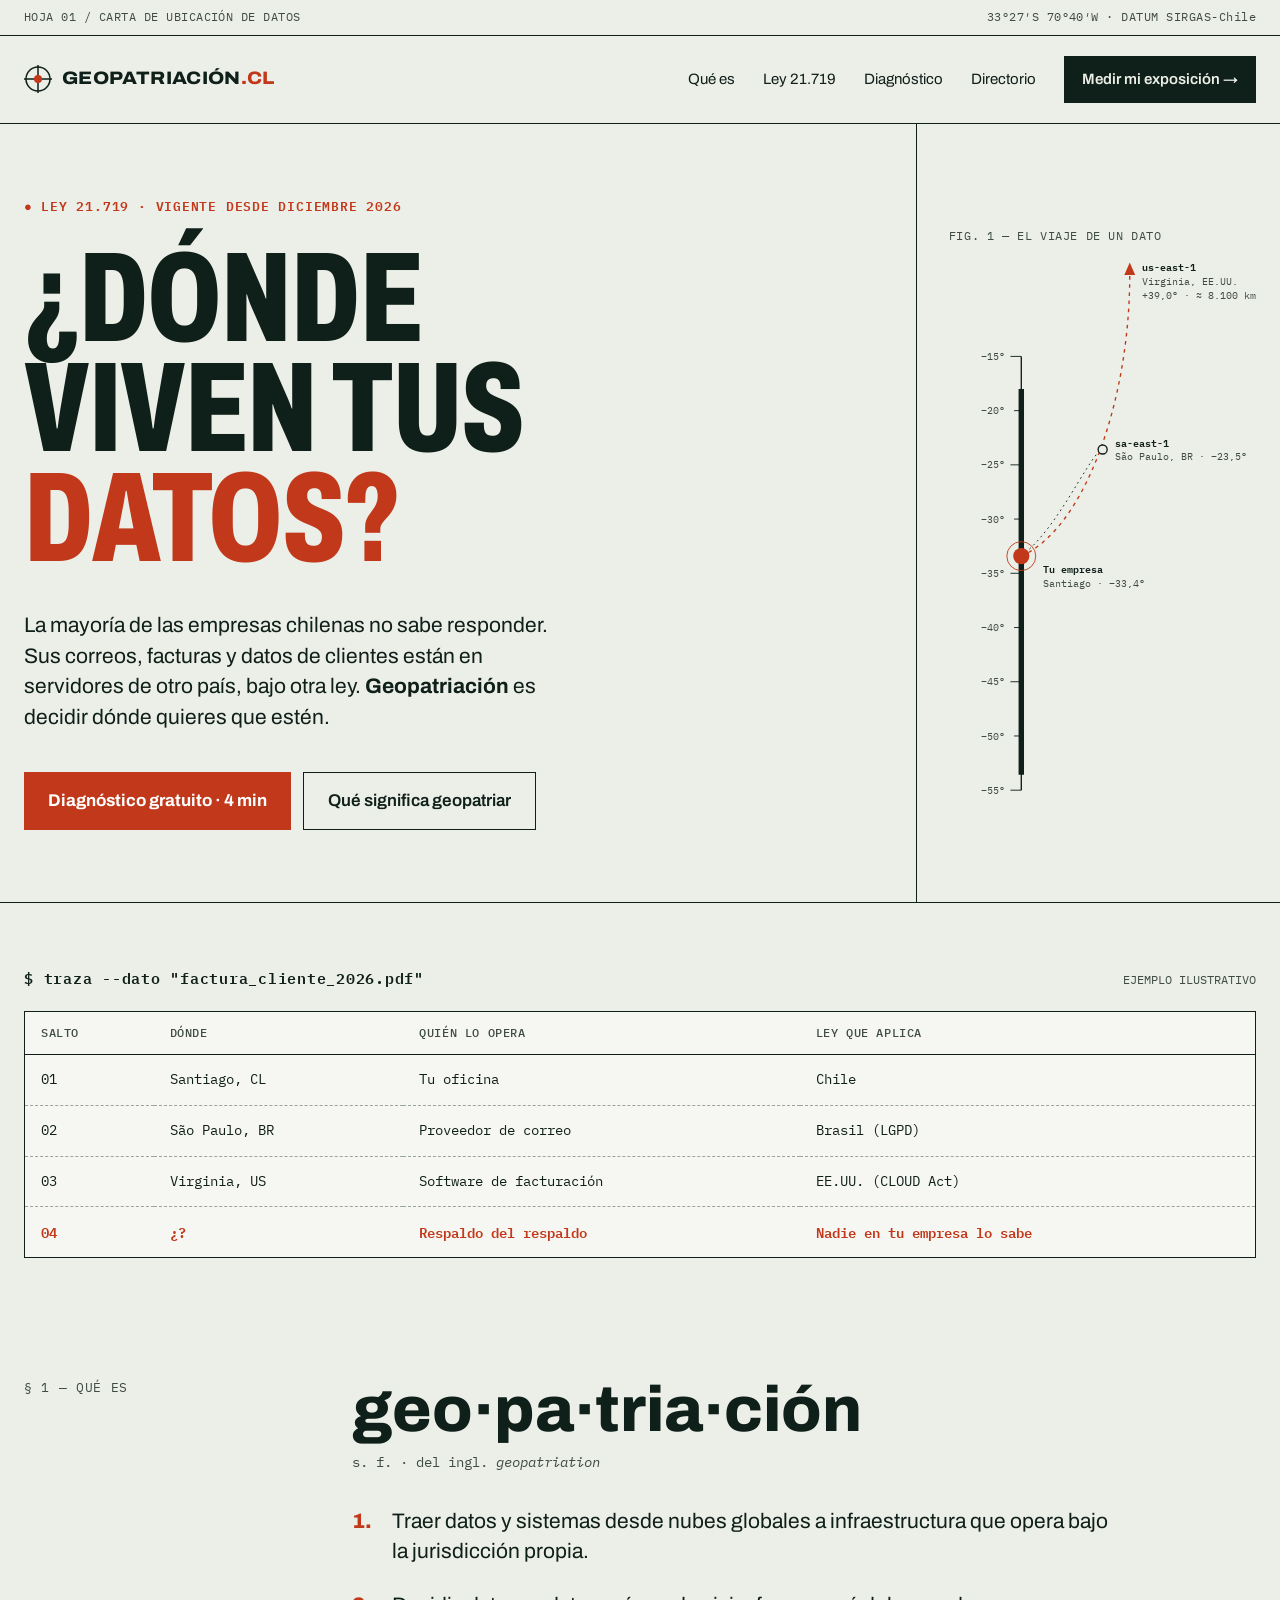
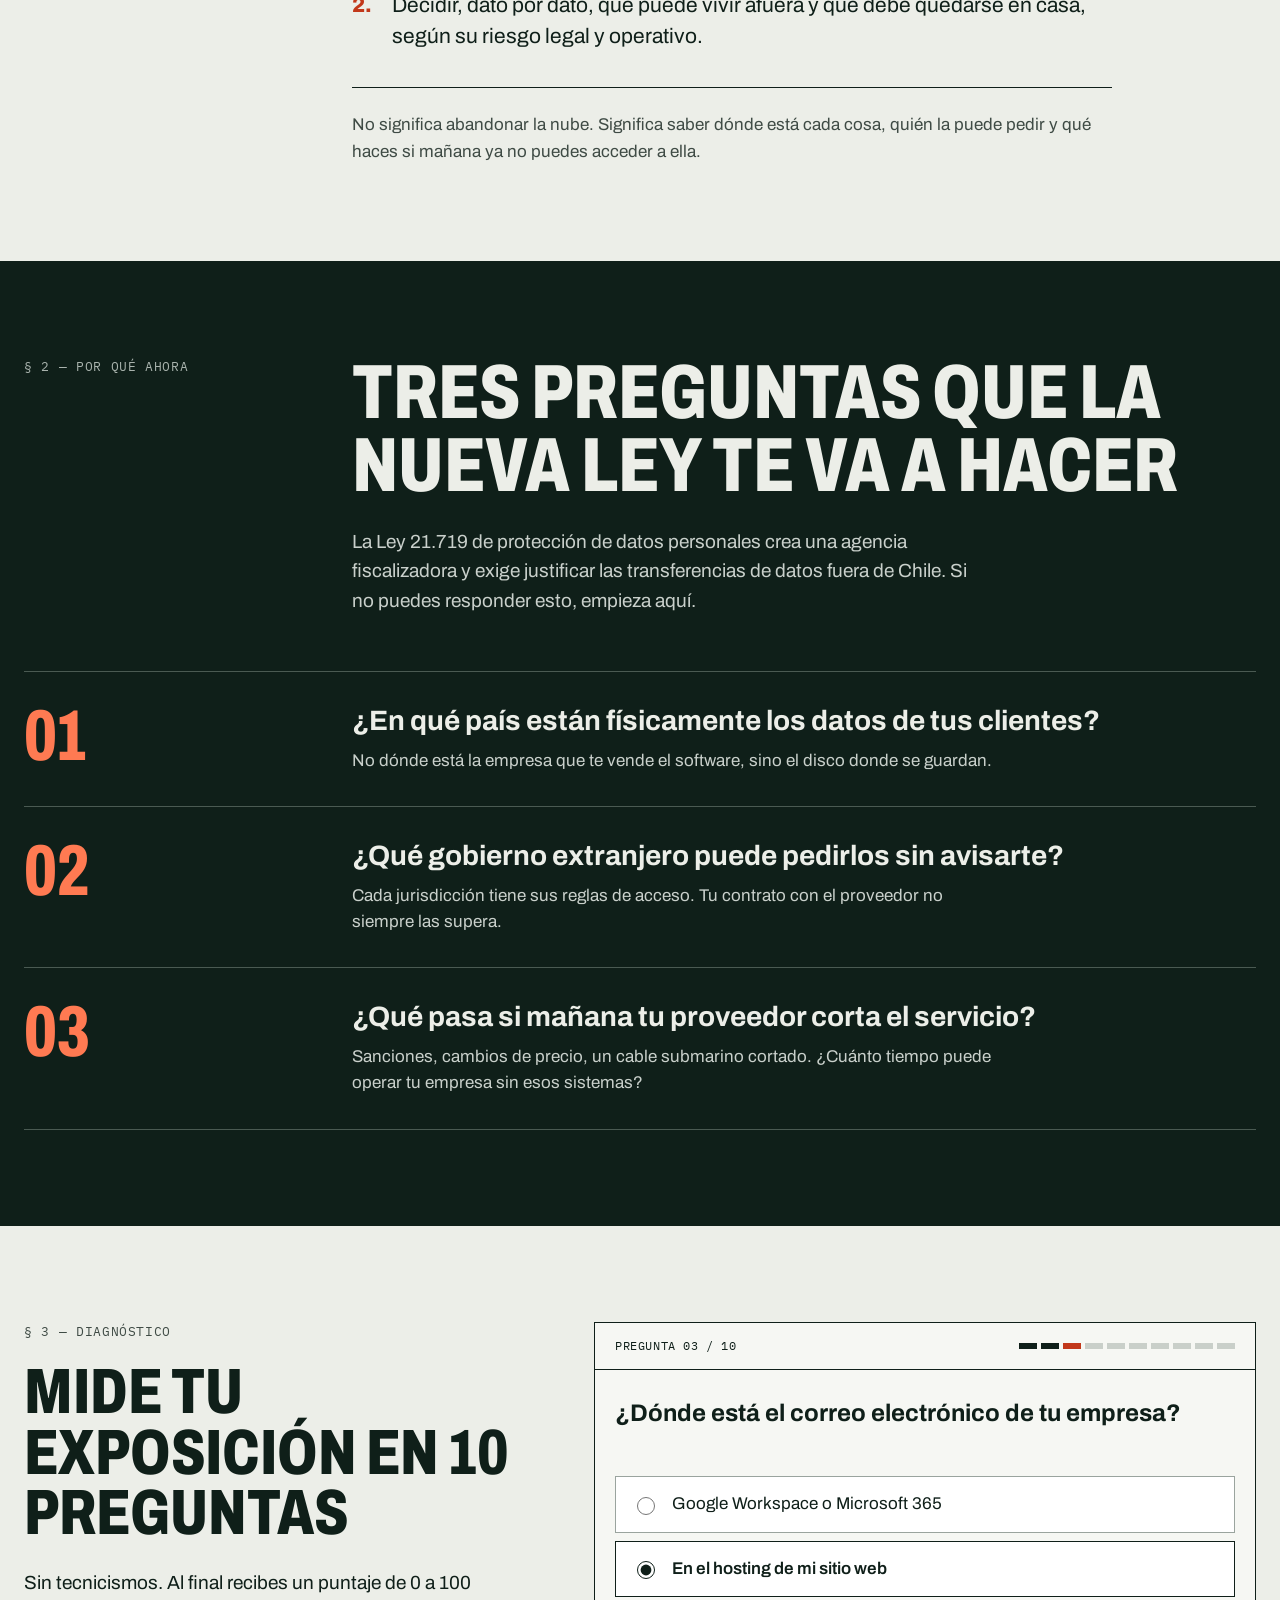
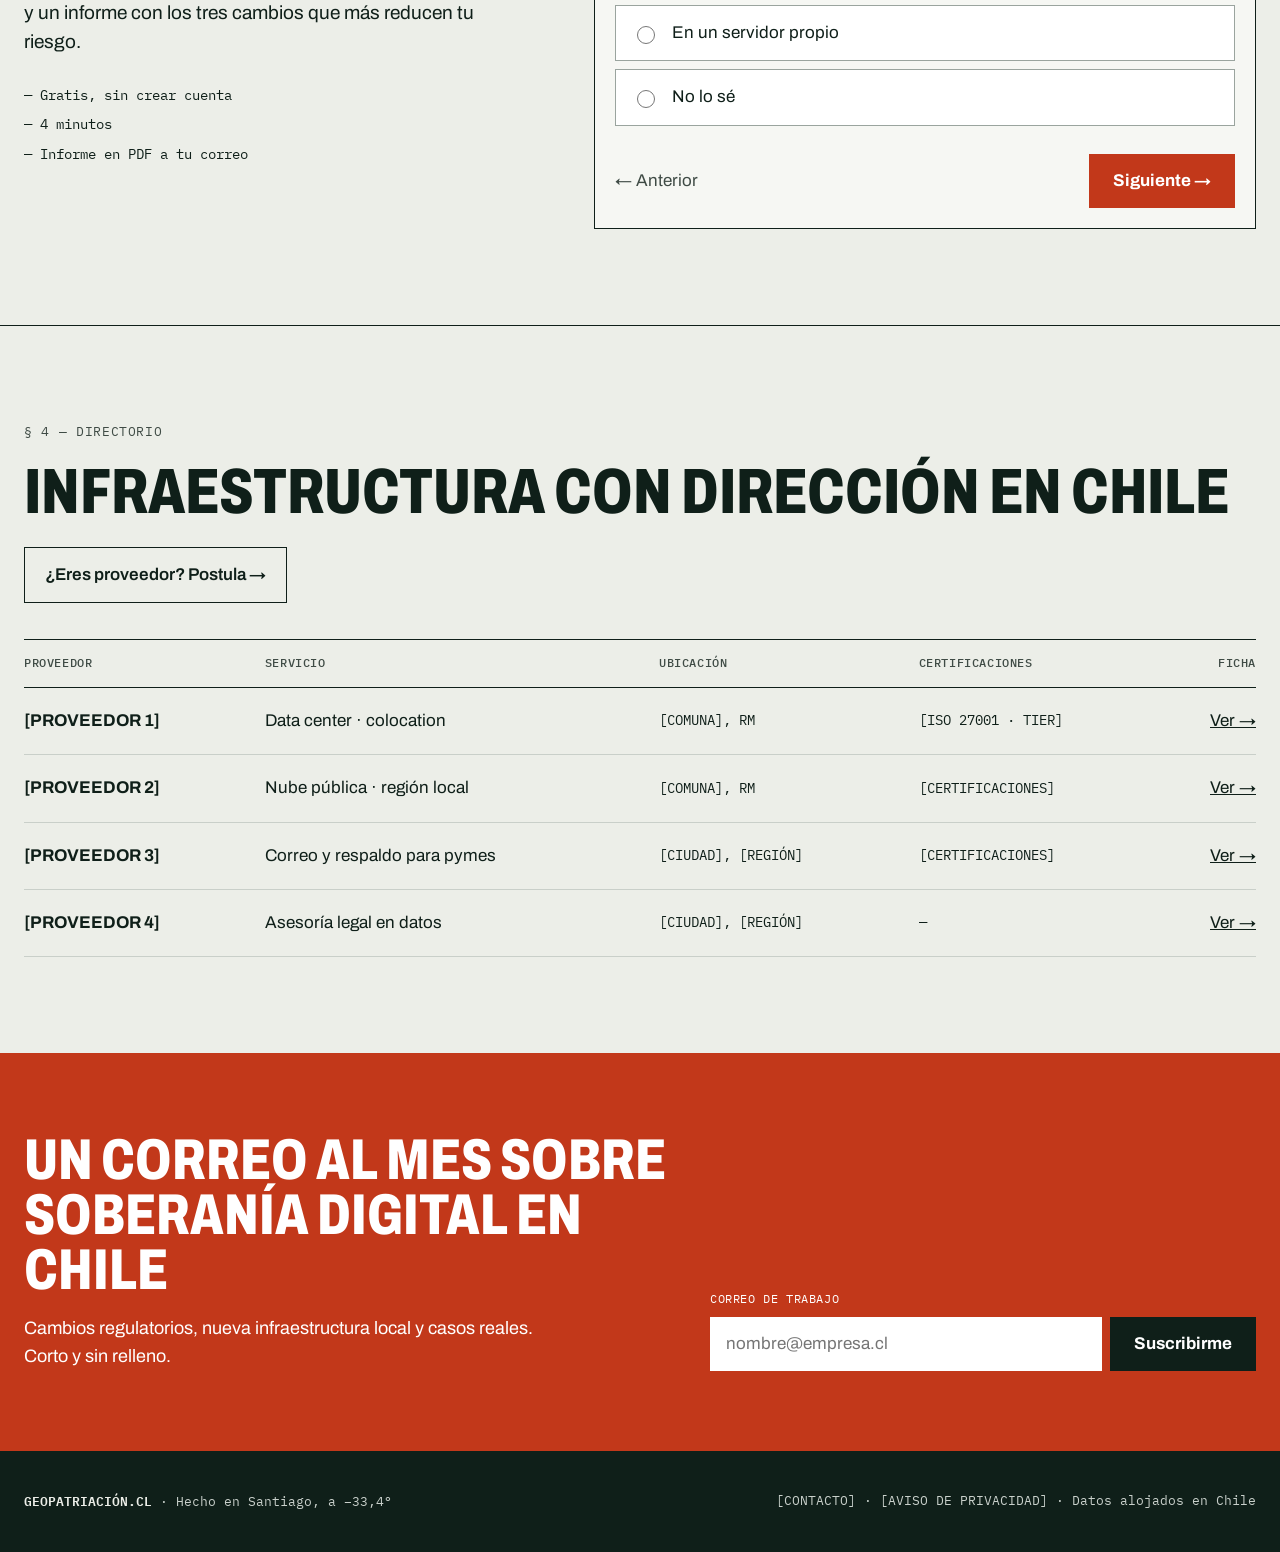
==== index.html @ b3c23cff "Landing inicial de geopatriacion.cl Co-Authored-By: Claude Opus 5.5 <noreply@anthropic.com>" ====
<!doctype html>
<html lang="es">
<head>
<meta charset="utf-8">
<meta name="viewport" content="width=device-width, initial-scale=1">
<title>Geopatriación · ¿Dónde viven tus datos?</title>
<meta name="description" content="Geopatriación: saber dónde están los datos de tu empresa, qué ley los rige y cómo prepararte para la Ley 21.719 de protección de datos personales en Chile.">
<link rel="canonical" href="https://geopatriacion.cl/">
<meta property="og:title" content="¿Dónde viven tus datos? · Geopatriación">
<meta property="og:description" content="Mide la exposición de los datos de tu empresa antes de la entrada en vigencia de la Ley 21.719.">
<meta property="og:url" content="https://geopatriacion.cl/">
<meta property="og:type" content="website">
<meta property="og:locale" content="es_CL">
<meta name="theme-color" content="#0F1F19">
<link rel="icon" href="favicon.svg" type="image/svg+xml">
<link rel="preconnect" href="https://fonts.googleapis.com">
<link rel="preconnect" href="https://fonts.gstatic.com" crossorigin>
<link href="https://fonts.googleapis.com/css2?family=Archivo:wdth,wght@62..125,400..800&amp;family=IBM+Plex+Mono:wght@400;500;600&amp;display=swap" rel="stylesheet">
<style>
body{margin:0;background:#ECEEE8}
a{color:#0F1F19}a:hover{color:#C2381A}
*{box-sizing:border-box}
html{scroll-behavior:smooth}
</style>
</head>
<body>
<div style="background: #ECEEE8; color: #0F1F19; font-family: 'Archivo', system-ui, sans-serif; font-size: 17px; line-height: 1.55; min-height: 100vh">

  <!-- Barra superior: franja de coordenadas, como el margen de una carta topográfica -->
  <div style="border-bottom: 1px solid #0F1F19; font-family: 'IBM Plex Mono', monospace; font-size: 12px; letter-spacing: 0.04em; color: #3F4B45">
    <div style="max-width: 1280px; margin: 0 auto; padding: 8px 24px; display: flex; flex-wrap: wrap; justify-content: space-between; gap: 8px">
      <span>HOJA 01 / CARTA DE UBICACIÓN DE DATOS</span>
      <span>33°27′S 70°40′W · DATUM SIRGAS-Chile</span>
    </div>
  </div>

  <!-- Encabezado -->
  <header style="max-width: 1280px; margin: 0 auto; padding: 20px 24px; display: flex; flex-wrap: wrap; align-items: center; justify-content: space-between; gap: 16px">
    <a href="#inicio" style="display: flex; align-items: center; gap: 10px; text-decoration: none">
      <svg width="28" height="28" viewBox="0 0 28 28" aria-hidden="true"><circle cx="14" cy="14" r="12" fill="none" stroke="#0F1F19" stroke-width="1.5"></circle><line x1="14" y1="0" x2="14" y2="28" stroke="#0F1F19" stroke-width="1.5"></line><line x1="0" y1="14" x2="28" y2="14" stroke="#0F1F19" stroke-width="1.5"></line><circle cx="14" cy="14" r="4" fill="#C2381A"></circle></svg>
      <span style="font-weight: 800; font-stretch: 112%; font-size: 18px; letter-spacing: 0.02em">GEOPATRIACIÓN<span style="color: #C2381A">.CL</span></span>
    </a>
    <nav aria-label="Principal" style="display: flex; flex-wrap: wrap; align-items: center; gap: 4px 28px; font-size: 15px">
      <a href="#que-es" style="text-decoration: none; padding: 10px 0">Qué es</a>
      <a href="#ley" style="text-decoration: none; padding: 10px 0">Ley 21.719</a>
      <a href="#diagnostico" style="text-decoration: none; padding: 10px 0">Diagnóstico</a>
      <a href="#directorio" style="text-decoration: none; padding: 10px 0">Directorio</a>
      <a href="#diagnostico" style="text-decoration: none; background: #0F1F19; color: #ECEEE8; padding: 12px 18px; font-weight: 600">Medir mi exposición →</a>
    </nav>
  </header>

  <!-- Hero -->
  <section id="inicio" style="border-top: 1px solid #0F1F19; border-bottom: 1px solid #0F1F19">
    <div style="max-width: 1280px; margin: 0 auto; padding: 0 24px; display: flex; flex-wrap: wrap">
      <div style="flex: 999 1 620px; min-width: 0; padding: 72px 48px 72px 0">
        <div style="font-family: 'IBM Plex Mono', monospace; font-size: 13px; letter-spacing: 0.06em; color: #C2381A; font-weight: 600; margin-bottom: 28px">● LEY 21.719 · VIGENTE DESDE DICIEMBRE 2026</div>
        <h1 style="margin: 0; font-weight: 800; font-stretch: 68%; font-size: clamp(64px, 10vw, 152px); line-height: 0.86; letter-spacing: -0.01em; text-transform: uppercase">¿Dónde<br>viven tus<br><span style="color: #C2381A">datos?</span></h1>
        <p style="margin: 36px 0 0; max-width: 560px; font-size: 21px; line-height: 1.45">La mayoría de las empresas chilenas no sabe responder. Sus correos, facturas y datos de clientes están en servidores de otro país, bajo otra ley. <strong>Geopatriación</strong> es decidir dónde quieres que estén.</p>
        <div style="margin-top: 40px; display: flex; flex-wrap: wrap; gap: 12px">
          <a href="#diagnostico" style="text-decoration: none; background: #C2381A; color: #FFFFFF; padding: 16px 24px; font-weight: 700; font-size: 17px">Diagnóstico gratuito · 4 min</a>
          <a href="#que-es" style="text-decoration: none; border: 1px solid #0F1F19; padding: 15px 24px; font-weight: 600; font-size: 17px">Qué significa geopatriar</a>
        </div>
      </div>

      <!-- Escala de latitud: Chile como regla vertical -->
      <div style="flex: 1 1 340px; min-width: 0; border-left: 1px solid #0F1F19; padding: 40px 0 40px 32px; display: flex; flex-direction: column; justify-content: center">
        <div style="font-family: 'IBM Plex Mono', monospace; font-size: 12px; color: #3F4B45; letter-spacing: 0.05em; margin-bottom: 12px">FIG. 1 — EL VIAJE DE UN DATO</div>
        <svg viewBox="0 0 340 600" style="width: 100%; max-width: 380px; height: auto" role="img" aria-label="Escala de latitud de Chile. Un dato que sale de Santiago, a 33 grados sur, puede guardarse en São Paulo, a 23 grados sur, o en Virginia, Estados Unidos, a 39 grados norte, unos 8.100 kilómetros al norte.">
          <g font-family="IBM Plex Mono, monospace" font-size="11" fill="#3F4B45">
            <line x1="80" y1="110" x2="80" y2="590" stroke="#0F1F19" stroke-width="1.5"></line>
            <line x1="68" y1="110" x2="80" y2="110"  stroke="#0F1F19"></line><text x="62" y="114" text-anchor="end">−15°</text>
            <line x1="72" y1="170" x2="80" y2="170"  stroke="#0F1F19"></line><text x="62" y="174" text-anchor="end">−20°</text>
            <line x1="68" y1="230" x2="80" y2="230"  stroke="#0F1F19"></line><text x="62" y="234" text-anchor="end">−25°</text>
            <line x1="72" y1="290" x2="80" y2="290"  stroke="#0F1F19"></line><text x="62" y="294" text-anchor="end">−30°</text>
            <line x1="68" y1="350" x2="80" y2="350"  stroke="#0F1F19"></line><text x="62" y="354" text-anchor="end">−35°</text>
            <line x1="72" y1="410" x2="80" y2="410"  stroke="#0F1F19"></line><text x="62" y="414" text-anchor="end">−40°</text>
            <line x1="68" y1="470" x2="80" y2="470"  stroke="#0F1F19"></line><text x="62" y="474" text-anchor="end">−45°</text>
            <line x1="72" y1="530" x2="80" y2="530"  stroke="#0F1F19"></line><text x="62" y="534" text-anchor="end">−50°</text>
            <line x1="68" y1="590" x2="80" y2="590"  stroke="#0F1F19"></line><text x="62" y="594" text-anchor="end">−55°</text>
          </g>
          <!-- tramo continental de Chile -->
          <line x1="80" y1="146" x2="80" y2="573" stroke="#0F1F19" stroke-width="6"></line>
          <!-- Virginia, fuera de escala -->
          <path d="M80 331 C 150 300, 200 160, 200 20" fill="none" stroke="#C2381A" stroke-width="1.5" stroke-dasharray="4 5"></path>
          <polygon points="200,6 194,20 206,20" fill="#C2381A"></polygon>
          <g font-family="IBM Plex Mono, monospace" font-size="11">
            <text x="214" y="16" fill="#0F1F19" font-weight="600">us-east-1</text>
            <text x="214" y="31" fill="#3F4B45">Virginia, EE.UU.</text>
            <text x="214" y="46" fill="#3F4B45">+39,0° · ≈ 8.100 km</text>
          </g>
          <!-- São Paulo -->
          <path d="M80 331 C 120 300, 150 230, 168 213" fill="none" stroke="#0F1F19" stroke-width="1" stroke-dasharray="2 4"></path>
          <circle cx="170" cy="213" r="5" fill="#ECEEE8" stroke="#0F1F19" stroke-width="1.5"></circle>
          <g font-family="IBM Plex Mono, monospace" font-size="11">
            <text x="184" y="210" fill="#0F1F19" font-weight="600">sa-east-1</text>
            <text x="184" y="225" fill="#3F4B45">São Paulo, BR · −23,5°</text>
          </g>
          <!-- Santiago -->
          <circle cx="80" cy="331" r="9" fill="#C2381A"></circle>
          <circle cx="80" cy="331" r="16" fill="none" stroke="#C2381A" stroke-width="1"></circle>
          <g font-family="IBM Plex Mono, monospace" font-size="11">
            <text x="104" y="350" fill="#0F1F19" font-weight="600">Tu empresa</text>
            <text x="104" y="365" fill="#3F4B45">Santiago · −33,4°</text>
          </g>
        </svg>
      </div>
    </div>
  </section>

  <!-- Traza tipo traceroute -->
  <section aria-labelledby="traza-t" style="max-width: 1280px; margin: 0 auto; padding: 64px 24px 24px">
    <div style="display: flex; flex-wrap: wrap; justify-content: space-between; align-items: baseline; gap: 12px; margin-bottom: 20px">
      <h2 id="traza-t" style="margin: 0; font-size: 15px; font-family: 'IBM Plex Mono', monospace; font-weight: 600; letter-spacing: 0.05em">$ traza --dato "factura_cliente_2026.pdf"</h2>
      <span style="font-family: 'IBM Plex Mono', monospace; font-size: 12px; color: #3F4B45">EJEMPLO ILUSTRATIVO</span>
    </div>
    <div style="overflow-x: auto; border: 1px solid #0F1F19; background: #F6F7F3">
      <table style="width: 100%; min-width: 760px; border-collapse: collapse; font-family: 'IBM Plex Mono', monospace; font-size: 14px">
        <thead>
          <tr style="text-align: left; color: #3F4B45; font-size: 12px; letter-spacing: 0.05em">
            <th scope="col" style="padding: 12px 16px; border-bottom: 1px solid #0F1F19; font-weight: 500">SALTO</th>
            <th scope="col" style="padding: 12px 16px; border-bottom: 1px solid #0F1F19; font-weight: 500">DÓNDE</th>
            <th scope="col" style="padding: 12px 16px; border-bottom: 1px solid #0F1F19; font-weight: 500">QUIÉN LO OPERA</th>
            <th scope="col" style="padding: 12px 16px; border-bottom: 1px solid #0F1F19; font-weight: 500">LEY QUE APLICA</th>
          </tr>
        </thead>
        <tbody>
          <tr>
            <td style="padding: 14px 16px; border-bottom: 1px dashed #9AA49E">01</td>
            <td style="padding: 14px 16px; border-bottom: 1px dashed #9AA49E">Santiago, CL</td>
            <td style="padding: 14px 16px; border-bottom: 1px dashed #9AA49E">Tu oficina</td>
            <td style="padding: 14px 16px; border-bottom: 1px dashed #9AA49E">Chile</td>
          </tr>
          <tr>
            <td style="padding: 14px 16px; border-bottom: 1px dashed #9AA49E">02</td>
            <td style="padding: 14px 16px; border-bottom: 1px dashed #9AA49E">São Paulo, BR</td>
            <td style="padding: 14px 16px; border-bottom: 1px dashed #9AA49E">Proveedor de correo</td>
            <td style="padding: 14px 16px; border-bottom: 1px dashed #9AA49E">Brasil (LGPD)</td>
          </tr>
          <tr>
            <td style="padding: 14px 16px; border-bottom: 1px dashed #9AA49E">03</td>
            <td style="padding: 14px 16px; border-bottom: 1px dashed #9AA49E">Virginia, US</td>
            <td style="padding: 14px 16px; border-bottom: 1px dashed #9AA49E">Software de facturación</td>
            <td style="padding: 14px 16px; border-bottom: 1px dashed #9AA49E">EE.UU. (CLOUD Act)</td>
          </tr>
          <tr style="color: #C2381A; font-weight: 600">
            <td style="padding: 14px 16px">04</td>
            <td style="padding: 14px 16px">¿?</td>
            <td style="padding: 14px 16px">Respaldo del respaldo</td>
            <td style="padding: 14px 16px">Nadie en tu empresa lo sabe</td>
          </tr>
        </tbody>
      </table>
    </div>
  </section>

  <!-- Definición -->
  <section id="que-es" aria-labelledby="def-t" style="max-width: 1280px; margin: 0 auto; padding: 96px 24px">
    <div style="display: flex; flex-wrap: wrap; gap: 48px">
      <div style="flex: 1 1 280px; font-family: 'IBM Plex Mono', monospace; font-size: 13px; color: #3F4B45; letter-spacing: 0.05em">§ 1 — QUÉ ES</div>
      <div style="flex: 999 1 640px; min-width: 0">
        <h2 id="def-t" style="margin: 0; font-weight: 800; font-stretch: 100%; font-size: clamp(40px, 5vw, 64px); line-height: 1">geo·pa·tria·ción</h2>
        <div style="margin-top: 10px; font-family: 'IBM Plex Mono', monospace; font-size: 14px; color: #3F4B45">s. f. · del ingl. <em>geopatriation</em></div>
        <ol style="margin: 32px 0 0; padding: 0; list-style: none; display: flex; flex-direction: column; gap: 24px; max-width: 760px">
          <li style="display: flex; gap: 20px; font-size: 21px; line-height: 1.45"><span style="font-weight: 800; color: #C2381A">1.</span><span>Traer datos y sistemas desde nubes globales a infraestructura que opera bajo la jurisdicción propia.</span></li>
          <li style="display: flex; gap: 20px; font-size: 21px; line-height: 1.45"><span style="font-weight: 800; color: #C2381A">2.</span><span>Decidir, dato por dato, qué puede vivir afuera y qué debe quedarse en casa, según su riesgo legal y operativo.</span></li>
        </ol>
        <p style="margin: 36px 0 0; padding-top: 24px; border-top: 1px solid #0F1F19; max-width: 760px; color: #3F4B45">No significa abandonar la nube. Significa saber dónde está cada cosa, quién la puede pedir y qué haces si mañana ya no puedes acceder a ella.</p>
      </div>
    </div>
  </section>

  <!-- Las tres preguntas (fondo tinta) -->
  <section id="ley" aria-labelledby="preg-t" style="background: #0F1F19; color: #ECEEE8">
    <div style="max-width: 1280px; margin: 0 auto; padding: 96px 24px">
      <div style="display: flex; flex-wrap: wrap; gap: 48px; margin-bottom: 56px">
        <div style="flex: 1 1 280px; font-family: 'IBM Plex Mono', monospace; font-size: 13px; color: #A9B3AD; letter-spacing: 0.05em">§ 2 — POR QUÉ AHORA</div>
        <div style="flex: 999 1 640px; min-width: 0">
          <h2 id="preg-t" style="margin: 0; font-weight: 800; font-stretch: 75%; font-size: clamp(40px, 6vw, 80px); line-height: 0.95; text-transform: uppercase">Tres preguntas que la nueva ley te va a hacer</h2>
          <p style="margin: 24px 0 0; max-width: 640px; color: #C9D0CB; font-size: 19px">La Ley 21.719 de protección de datos personales crea una agencia fiscalizadora y exige justificar las transferencias de datos fuera de Chile. Si no puedes responder esto, empieza aquí.</p>
        </div>
      </div>
      <div style="border-top: 1px solid #4A5A52">
        <div style="display: flex; flex-wrap: wrap; gap: 16px 48px; padding: 32px 0; border-bottom: 1px solid #4A5A52">
          <div style="flex: 1 1 280px; font-weight: 800; font-stretch: 68%; font-size: 72px; line-height: 0.9; color: #FF7A52">01</div>
          <div style="flex: 999 1 640px; min-width: 0">
            <h3 style="margin: 0; font-size: 28px; font-weight: 700; line-height: 1.2">¿En qué país están físicamente los datos de tus clientes?</h3>
            <p style="margin: 10px 0 0; color: #C9D0CB; max-width: 640px">No dónde está la empresa que te vende el software, sino el disco donde se guardan.</p>
          </div>
        </div>
        <div style="display: flex; flex-wrap: wrap; gap: 16px 48px; padding: 32px 0; border-bottom: 1px solid #4A5A52">
          <div style="flex: 1 1 280px; font-weight: 800; font-stretch: 68%; font-size: 72px; line-height: 0.9; color: #FF7A52">02</div>
          <div style="flex: 999 1 640px; min-width: 0">
            <h3 style="margin: 0; font-size: 28px; font-weight: 700; line-height: 1.2">¿Qué gobierno extranjero puede pedirlos sin avisarte?</h3>
            <p style="margin: 10px 0 0; color: #C9D0CB; max-width: 640px">Cada jurisdicción tiene sus reglas de acceso. Tu contrato con el proveedor no siempre las supera.</p>
          </div>
        </div>
        <div style="display: flex; flex-wrap: wrap; gap: 16px 48px; padding: 32px 0; border-bottom: 1px solid #4A5A52">
          <div style="flex: 1 1 280px; font-weight: 800; font-stretch: 68%; font-size: 72px; line-height: 0.9; color: #FF7A52">03</div>
          <div style="flex: 999 1 640px; min-width: 0">
            <h3 style="margin: 0; font-size: 28px; font-weight: 700; line-height: 1.2">¿Qué pasa si mañana tu proveedor corta el servicio?</h3>
            <p style="margin: 10px 0 0; color: #C9D0CB; max-width: 640px">Sanciones, cambios de precio, un cable submarino cortado. ¿Cuánto tiempo puede operar tu empresa sin esos sistemas?</p>
          </div>
        </div>
      </div>
    </div>
  </section>

  <!-- Diagnóstico -->
  <section id="diagnostico" aria-labelledby="diag-t" style="max-width: 1280px; margin: 0 auto; padding: 96px 24px">
    <div style="display: flex; flex-wrap: wrap; gap: 48px">
      <div style="flex: 1 1 380px; min-width: 0">
        <div style="font-family: 'IBM Plex Mono', monospace; font-size: 13px; color: #3F4B45; letter-spacing: 0.05em; margin-bottom: 20px">§ 3 — DIAGNÓSTICO</div>
        <h2 id="diag-t" style="margin: 0; font-weight: 800; font-stretch: 75%; font-size: clamp(40px, 5vw, 68px); line-height: 0.95; text-transform: uppercase">Mide tu exposición en 10 preguntas</h2>
        <p style="margin: 24px 0 0; max-width: 460px; font-size: 19px">Sin tecnicismos. Al final recibes un puntaje de 0 a 100 y un informe con los tres cambios que más reducen tu riesgo.</p>
        <ul style="margin: 28px 0 0; padding: 0; list-style: none; font-family: 'IBM Plex Mono', monospace; font-size: 14px; display: flex; flex-direction: column; gap: 8px">
          <li>— Gratis, sin crear cuenta</li>
          <li>— 4 minutos</li>
          <li>— Informe en PDF a tu correo</li>
        </ul>
      </div>
      <form style="flex: 1 1 520px; min-width: 0; border: 1.5px solid #0F1F19; background: #F6F7F3">
        <div style="display: flex; justify-content: space-between; align-items: center; padding: 14px 20px; border-bottom: 1px solid #0F1F19; font-family: 'IBM Plex Mono', monospace; font-size: 12px; letter-spacing: 0.05em">
          <span>PREGUNTA 03 / 10</span>
          <span style="display: flex; gap: 4px" aria-hidden="true">
            <span style="width: 18px; height: 6px; background: #0F1F19"></span><span style="width: 18px; height: 6px; background: #0F1F19"></span><span style="width: 18px; height: 6px; background: #C2381A"></span><span style="width: 18px; height: 6px; background: #C9CFC9"></span><span style="width: 18px; height: 6px; background: #C9CFC9"></span><span style="width: 18px; height: 6px; background: #C9CFC9"></span><span style="width: 18px; height: 6px; background: #C9CFC9"></span><span style="width: 18px; height: 6px; background: #C9CFC9"></span><span style="width: 18px; height: 6px; background: #C9CFC9"></span><span style="width: 18px; height: 6px; background: #C9CFC9"></span>
          </span>
        </div>
        <fieldset style="border: 0; margin: 0; padding: 28px 20px 8px">
          <legend style="padding: 28px 0 0; font-size: 24px; font-weight: 700; line-height: 1.25">¿Dónde está el correo electrónico de tu empresa?</legend>
          <div style="margin-top: 20px; display: flex; flex-direction: column; gap: 8px">
            <label style="display: flex; align-items: center; gap: 14px; padding: 14px 16px; border: 1px solid #9AA49E; background: #FFFFFF; cursor: pointer"><input type="radio" name="q3" style="width: 18px; height: 18px; accent-color: #0F1F19"> Google Workspace o Microsoft 365</label>
            <label style="display: flex; align-items: center; gap: 14px; padding: 14px 16px; border: 1.5px solid #0F1F19; background: #FFFFFF; cursor: pointer; font-weight: 600"><input type="radio" name="q3" checked style="width: 18px; height: 18px; accent-color: #0F1F19"> En el hosting de mi sitio web</label>
            <label style="display: flex; align-items: center; gap: 14px; padding: 14px 16px; border: 1px solid #9AA49E; background: #FFFFFF; cursor: pointer"><input type="radio" name="q3" style="width: 18px; height: 18px; accent-color: #0F1F19"> En un servidor propio</label>
            <label style="display: flex; align-items: center; gap: 14px; padding: 14px 16px; border: 1px solid #9AA49E; background: #FFFFFF; cursor: pointer"><input type="radio" name="q3" style="width: 18px; height: 18px; accent-color: #0F1F19"> No lo sé</label>
          </div>
        </fieldset>
        <div style="display: flex; justify-content: space-between; align-items: center; gap: 12px; padding: 20px">
          <button type="button" style="font: inherit; background: none; border: 0; padding: 12px 0; color: #3F4B45; cursor: pointer">← Anterior</button>
          <button type="button" style="font: inherit; font-weight: 700; background: #C2381A; color: #FFFFFF; border: 0; padding: 14px 24px; cursor: pointer">Siguiente →</button>
        </div>
      </form>
    </div>
  </section>

  <!-- Directorio -->
  <section id="directorio" aria-labelledby="dir-t" style="border-top: 1px solid #0F1F19">
    <div style="max-width: 1280px; margin: 0 auto; padding: 96px 24px">
      <div style="display: flex; flex-wrap: wrap; justify-content: space-between; align-items: flex-end; gap: 24px; margin-bottom: 36px">
        <div>
          <div style="font-family: 'IBM Plex Mono', monospace; font-size: 13px; color: #3F4B45; letter-spacing: 0.05em; margin-bottom: 20px">§ 4 — DIRECTORIO</div>
          <h2 id="dir-t" style="margin: 0; font-weight: 800; font-stretch: 75%; font-size: clamp(40px, 5vw, 68px); line-height: 0.95; text-transform: uppercase">Infraestructura con dirección en Chile</h2>
        </div>
        <a href="#postular" style="text-decoration: none; border: 1px solid #0F1F19; padding: 14px 20px; font-weight: 600">¿Eres proveedor? Postula →</a>
      </div>
      <div style="overflow-x: auto; border-top: 1.5px solid #0F1F19">
        <table style="width: 100%; min-width: 760px; border-collapse: collapse">
          <thead>
            <tr style="text-align: left; font-family: 'IBM Plex Mono', monospace; font-size: 12px; letter-spacing: 0.05em; color: #3F4B45">
              <th scope="col" style="padding: 14px 12px 14px 0; border-bottom: 1px solid #0F1F19; font-weight: 500">PROVEEDOR</th>
              <th scope="col" style="padding: 14px 12px; border-bottom: 1px solid #0F1F19; font-weight: 500">SERVICIO</th>
              <th scope="col" style="padding: 14px 12px; border-bottom: 1px solid #0F1F19; font-weight: 500">UBICACIÓN</th>
              <th scope="col" style="padding: 14px 12px; border-bottom: 1px solid #0F1F19; font-weight: 500">CERTIFICACIONES</th>
              <th scope="col" style="padding: 14px 0 14px 12px; border-bottom: 1px solid #0F1F19; font-weight: 500; text-align: right">FICHA</th>
            </tr>
          </thead>
          <tbody style="font-size: 17px">
            <tr>
              <td style="padding: 20px 12px 20px 0; border-bottom: 1px solid #C9CFC9; font-weight: 700">[PROVEEDOR 1]</td>
              <td style="padding: 20px 12px; border-bottom: 1px solid #C9CFC9">Data center · colocation</td>
              <td style="padding: 20px 12px; border-bottom: 1px solid #C9CFC9; font-family: 'IBM Plex Mono', monospace; font-size: 14px">[COMUNA], RM</td>
              <td style="padding: 20px 12px; border-bottom: 1px solid #C9CFC9; font-family: 'IBM Plex Mono', monospace; font-size: 14px">[ISO 27001 · TIER]</td>
              <td style="padding: 20px 0 20px 12px; border-bottom: 1px solid #C9CFC9; text-align: right"><a href="#">Ver →</a></td>
            </tr>
            <tr>
              <td style="padding: 20px 12px 20px 0; border-bottom: 1px solid #C9CFC9; font-weight: 700">[PROVEEDOR 2]</td>
              <td style="padding: 20px 12px; border-bottom: 1px solid #C9CFC9">Nube pública · región local</td>
              <td style="padding: 20px 12px; border-bottom: 1px solid #C9CFC9; font-family: 'IBM Plex Mono', monospace; font-size: 14px">[COMUNA], RM</td>
              <td style="padding: 20px 12px; border-bottom: 1px solid #C9CFC9; font-family: 'IBM Plex Mono', monospace; font-size: 14px">[CERTIFICACIONES]</td>
              <td style="padding: 20px 0 20px 12px; border-bottom: 1px solid #C9CFC9; text-align: right"><a href="#">Ver →</a></td>
            </tr>
            <tr>
              <td style="padding: 20px 12px 20px 0; border-bottom: 1px solid #C9CFC9; font-weight: 700">[PROVEEDOR 3]</td>
              <td style="padding: 20px 12px; border-bottom: 1px solid #C9CFC9">Correo y respaldo para pymes</td>
              <td style="padding: 20px 12px; border-bottom: 1px solid #C9CFC9; font-family: 'IBM Plex Mono', monospace; font-size: 14px">[CIUDAD], [REGIÓN]</td>
              <td style="padding: 20px 12px; border-bottom: 1px solid #C9CFC9; font-family: 'IBM Plex Mono', monospace; font-size: 14px">[CERTIFICACIONES]</td>
              <td style="padding: 20px 0 20px 12px; border-bottom: 1px solid #C9CFC9; text-align: right"><a href="#">Ver →</a></td>
            </tr>
            <tr>
              <td style="padding: 20px 12px 20px 0; border-bottom: 1px solid #C9CFC9; font-weight: 700">[PROVEEDOR 4]</td>
              <td style="padding: 20px 12px; border-bottom: 1px solid #C9CFC9">Asesoría legal en datos</td>
              <td style="padding: 20px 12px; border-bottom: 1px solid #C9CFC9; font-family: 'IBM Plex Mono', monospace; font-size: 14px">[CIUDAD], [REGIÓN]</td>
              <td style="padding: 20px 12px; border-bottom: 1px solid #C9CFC9; font-family: 'IBM Plex Mono', monospace; font-size: 14px">—</td>
              <td style="padding: 20px 0 20px 12px; border-bottom: 1px solid #C9CFC9; text-align: right"><a href="#">Ver →</a></td>
            </tr>
          </tbody>
        </table>
      </div>
    </div>
  </section>

  <!-- Boletín -->
  <section id="postular" aria-labelledby="bol-t" style="background: #C2381A; color: #FFFFFF">
    <div style="max-width: 1280px; margin: 0 auto; padding: 80px 24px; display: flex; flex-wrap: wrap; align-items: flex-end; justify-content: space-between; gap: 40px">
      <div style="flex: 1 1 520px; min-width: 0">
        <h2 id="bol-t" style="margin: 0; font-weight: 800; font-stretch: 75%; font-size: clamp(36px, 4.5vw, 60px); line-height: 0.95; text-transform: uppercase">Un correo al mes sobre soberanía digital en Chile</h2>
        <p style="margin: 18px 0 0; max-width: 520px; font-size: 18px">Cambios regulatorios, nueva infraestructura local y casos reales. Corto y sin relleno.</p>
      </div>
      <form style="flex: 1 1 420px; min-width: 0; display: flex; flex-direction: column; gap: 8px">
        <label for="correo" style="font-family: 'IBM Plex Mono', monospace; font-size: 12px; letter-spacing: 0.05em">CORREO DE TRABAJO</label>
        <div style="display: flex; flex-wrap: wrap; gap: 8px">
          <input id="correo" type="email" placeholder="nombre@empresa.cl" style="flex: 1 1 240px; min-width: 0; font: inherit; font-size: 17px; padding: 14px 16px; border: 0; background: #FFFFFF; color: #0F1F19">
          <button type="button" style="font: inherit; font-weight: 700; font-size: 17px; background: #0F1F19; color: #FFFFFF; border: 0; padding: 14px 24px; cursor: pointer">Suscribirme</button>
        </div>
      </form>
    </div>
  </section>

  <!-- Pie -->
  <footer style="background: #0F1F19; color: #C9D0CB; font-family: 'IBM Plex Mono', monospace; font-size: 13px">
    <div style="max-width: 1280px; margin: 0 auto; padding: 40px 24px; display: flex; flex-wrap: wrap; justify-content: space-between; gap: 16px">
      <span><span style="color: #ECEEE8; font-weight: 600">GEOPATRIACIÓN.CL</span> · Hecho en Santiago, a −33,4°</span>
      <span>[CONTACTO] · [AVISO DE PRIVACIDAD] · Datos alojados en Chile</span>
    </div>
  </footer>

</div>
</body>
</html>
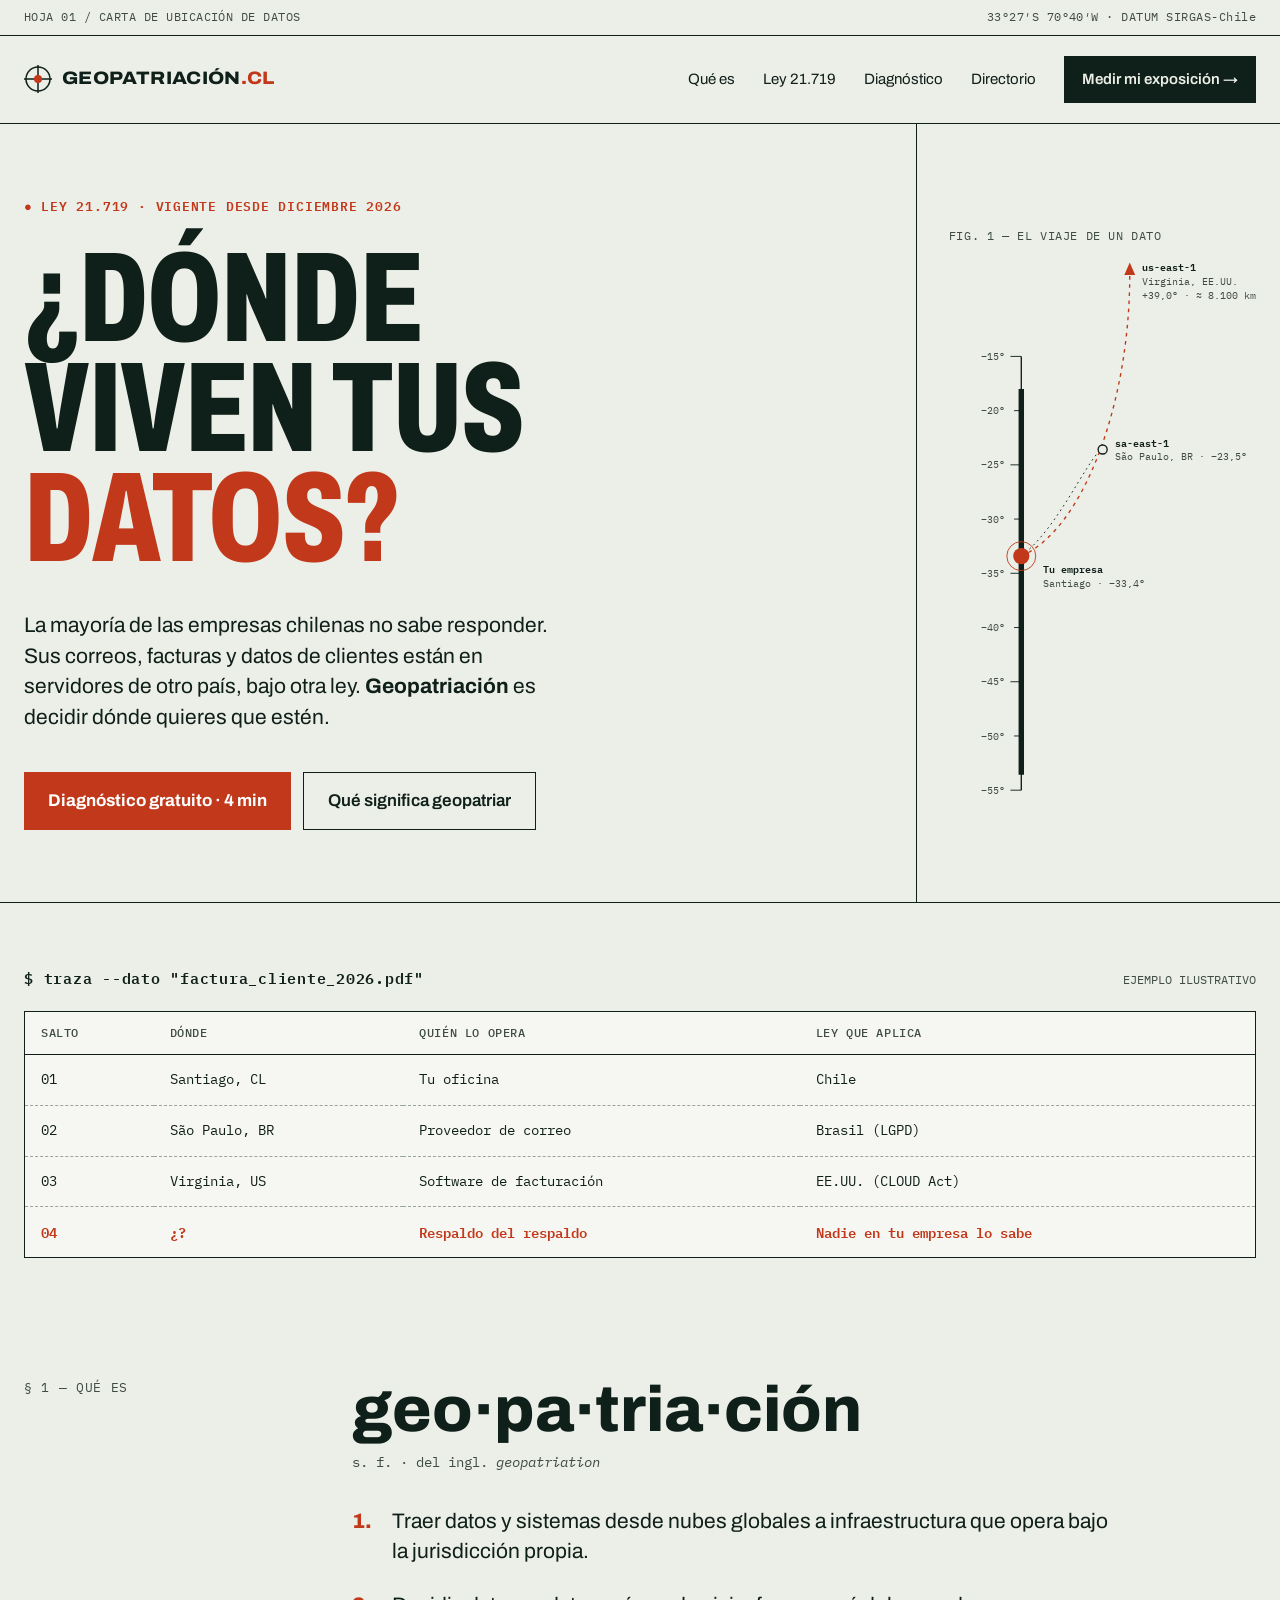
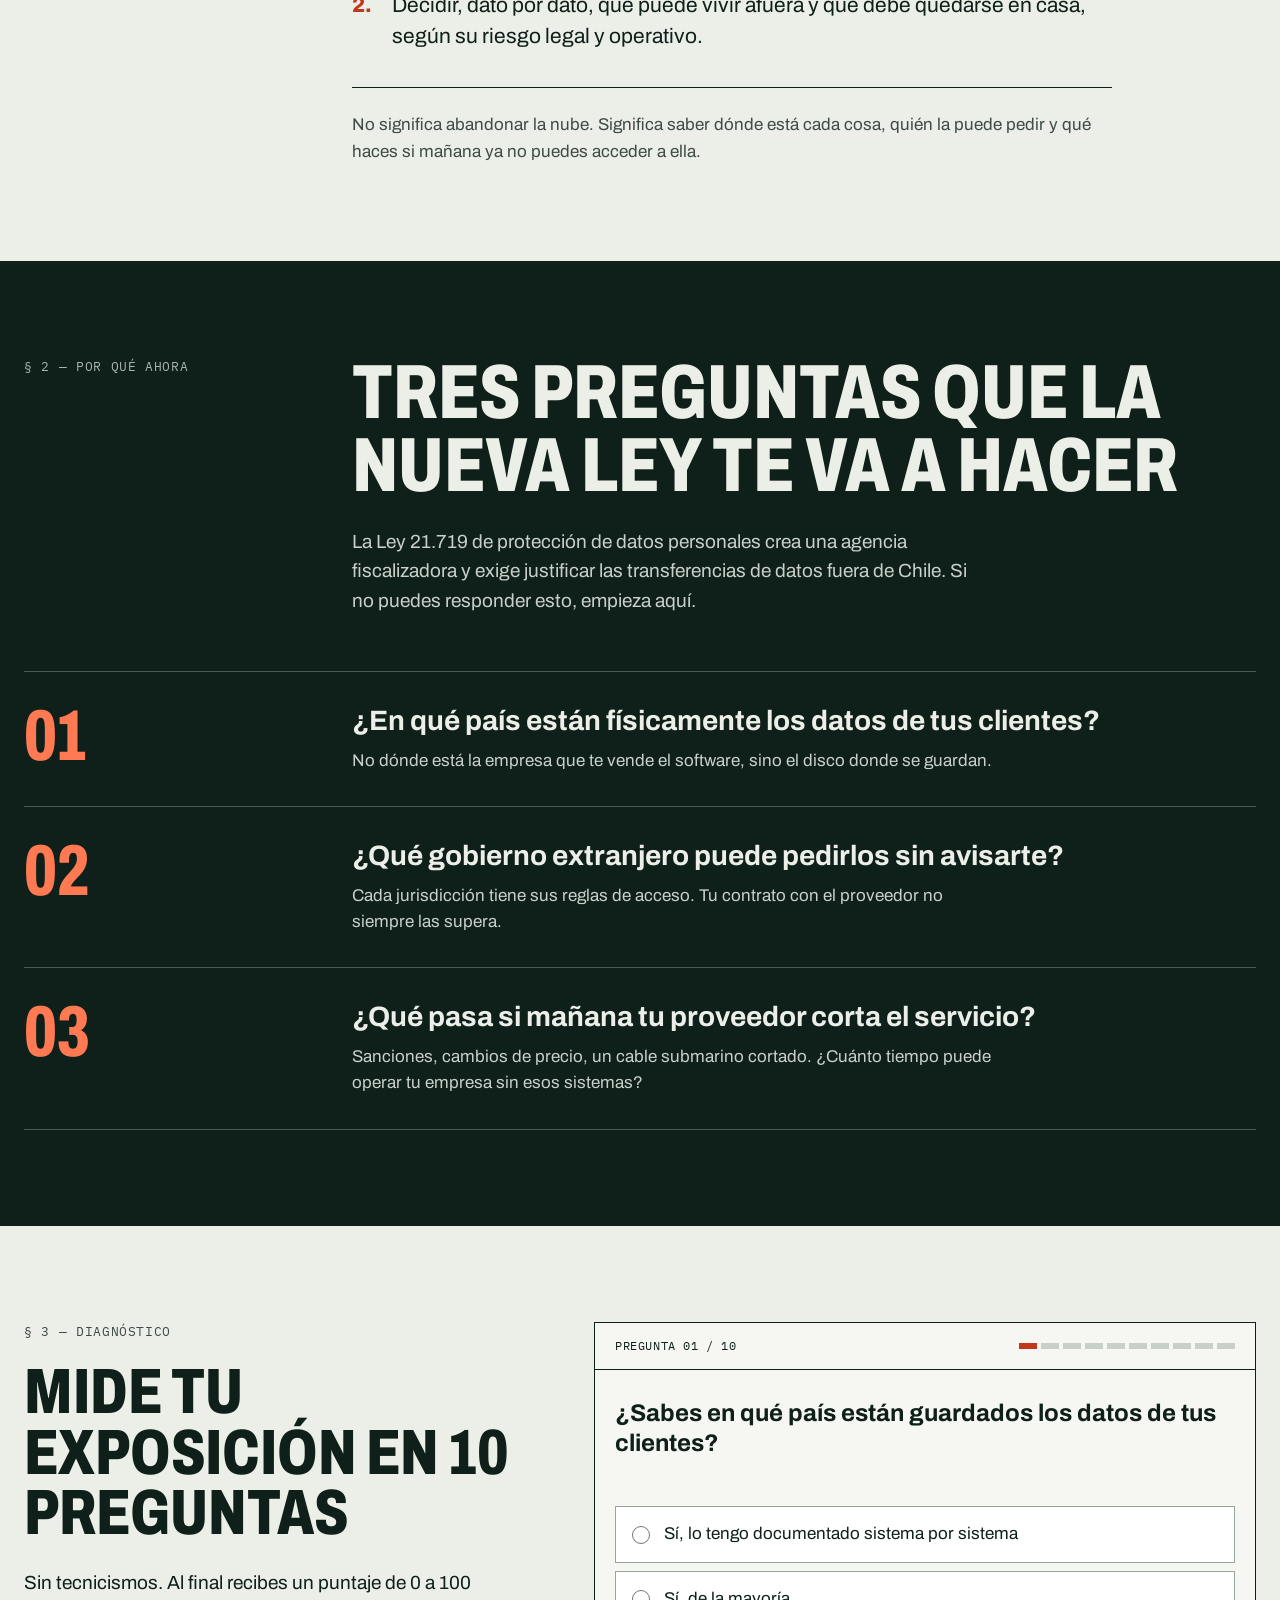
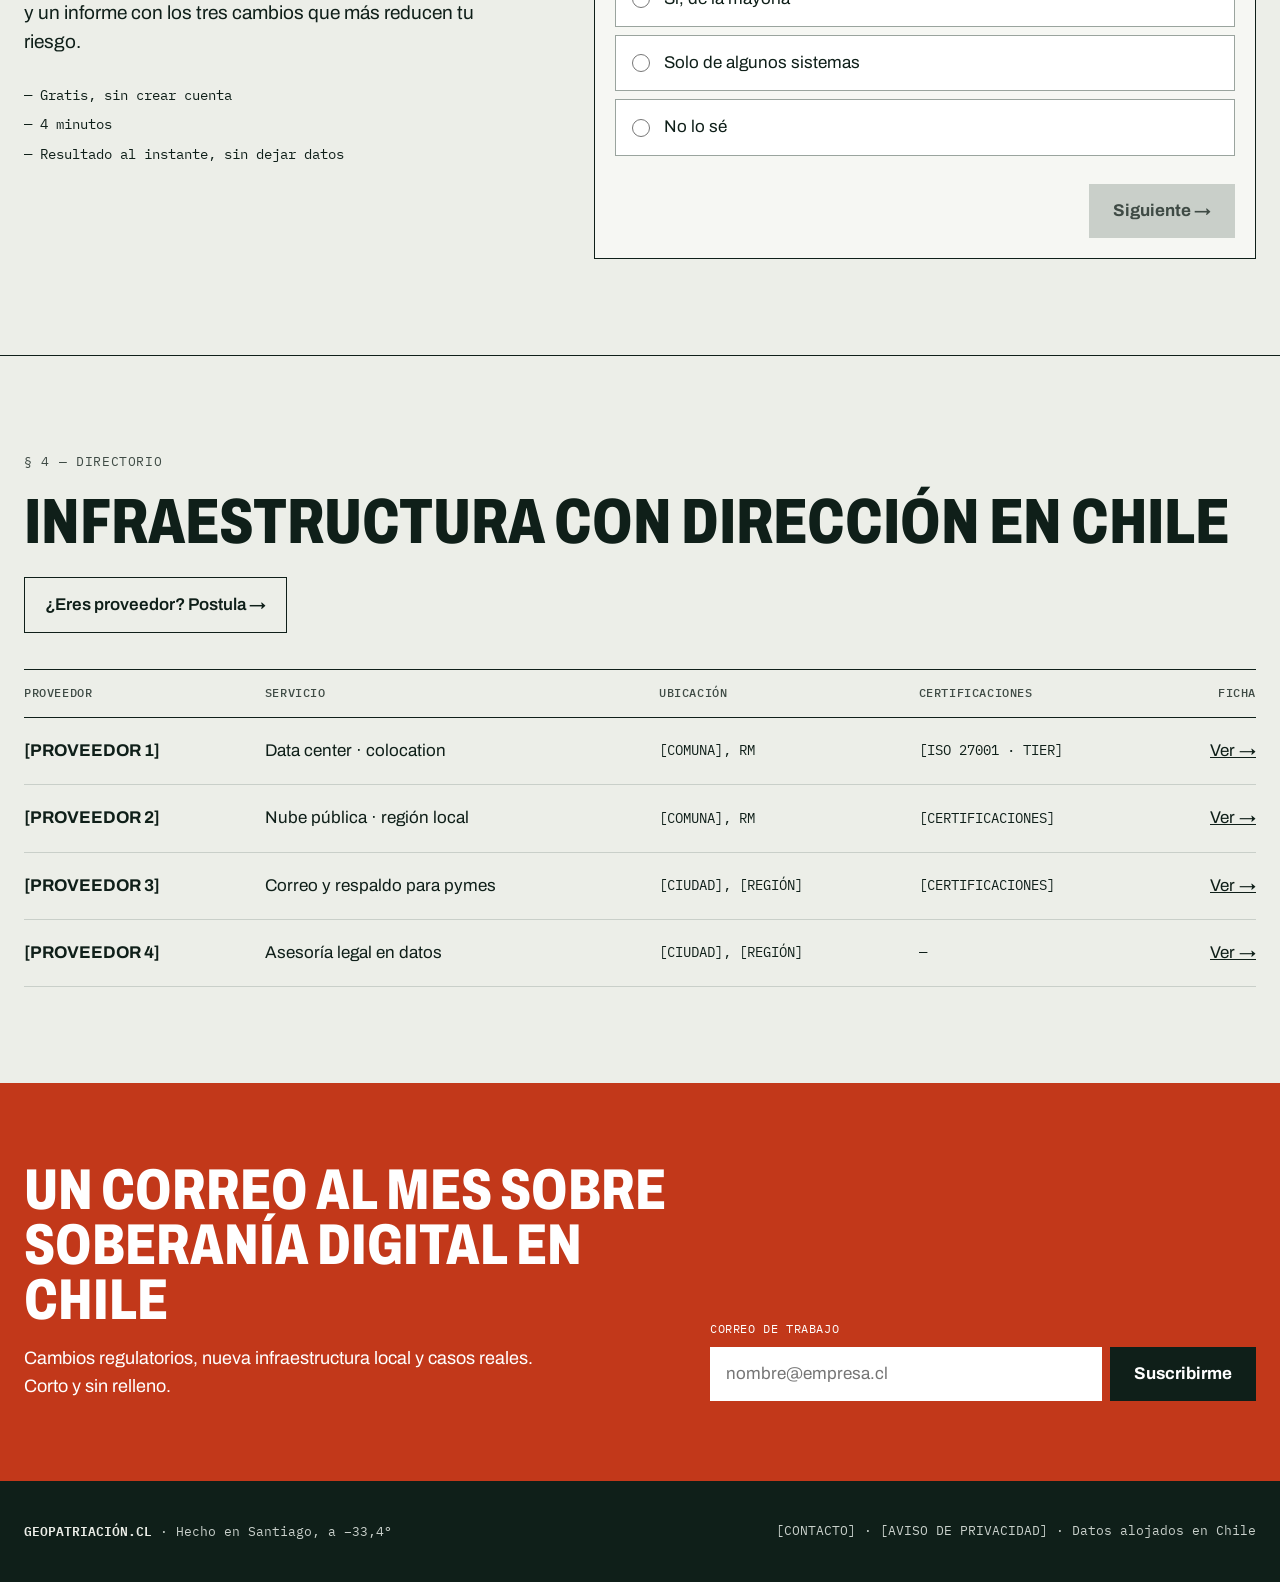
==== commit 4a876898: "Diagnóstico funcional: 10 preguntas, puntaje y recomendaciones Co-Authored-By: Claude Opus 5.5 <nore" ====
--- a/index.html
+++ b/index.html
@@ -21,6 +21,34 @@
 a{color:#0F1F19}a:hover{color:#C2381A}
 *{box-sizing:border-box}
 html{scroll-behavior:smooth}
+.diag{flex:1 1 520px;min-width:0;border:1.5px solid #0F1F19;background:#F6F7F3}
+.diag-top{display:flex;justify-content:space-between;align-items:center;gap:12px;padding:14px 20px;border-bottom:1px solid #0F1F19;font-family:'IBM Plex Mono',monospace;font-size:12px;letter-spacing:.05em}
+.diag-barra{display:flex;gap:4px}.diag-barra span{width:18px;height:6px;background:#C9CFC9;transition:background .2s}
+.diag-barra .hecho{background:#0F1F19}.diag-barra .actual{background:#C2381A}
+.diag fieldset{border:0;margin:0;padding:28px 20px 8px;min-width:0}
+.diag legend{padding:28px 0 0;font-size:24px;font-weight:700;line-height:1.25}
+.diag-ops{margin-top:20px;display:flex;flex-direction:column;gap:8px}
+.diag-op{display:flex;align-items:center;gap:14px;padding:14px 16px;border:1px solid #9AA49E;background:#fff;cursor:pointer;transition:border-color .15s}
+.diag-op:hover{border-color:#0F1F19}
+.diag-op:has(input:checked){border:1.5px solid #0F1F19;padding:13.5px 15.5px;font-weight:600}
+.diag-op input{width:18px;height:18px;margin:0;accent-color:#0F1F19;flex:none}
+.diag-op:has(input:focus-visible){outline:2px solid #C2381A;outline-offset:2px}
+.diag-nav[hidden]{display:none}
+.diag-nav{display:flex;justify-content:space-between;align-items:center;gap:12px;padding:20px}
+.diag-ant{font:inherit;background:none;border:0;padding:12px 0;color:#3F4B45;cursor:pointer}
+.diag-ant[hidden]{display:block;visibility:hidden}
+.diag-sig{font:inherit;font-weight:700;background:#C2381A;color:#fff;border:0;padding:14px 24px;cursor:pointer;min-height:48px}
+.diag-sig:disabled{background:#C9CFC9;color:#3F4B45;cursor:not-allowed}
+.diag-paso-in{animation:entra .25s ease-out}
+@keyframes entra{from{opacity:0;transform:translateX(12px)}to{opacity:1;transform:none}}
+@media (prefers-reduced-motion:reduce){.diag-paso-in{animation:none}}
+.diag-res{padding:28px 20px 8px}
+.diag-num{font-weight:800;font-stretch:68%;font-size:120px;line-height:.85}
+.diag-num small{font-size:32px;color:#3F4B45;font-stretch:100%}
+.diag-nivel{display:inline-block;margin-top:12px;font-family:'IBM Plex Mono',monospace;font-size:13px;font-weight:600;letter-spacing:.05em;padding:6px 10px;color:#fff}
+.diag-recs{margin:24px 0 0;padding:0;list-style:none;display:flex;flex-direction:column;gap:0;border-top:1px solid #0F1F19}
+.diag-recs li{display:flex;gap:16px;padding:16px 0;border-bottom:1px dashed #9AA49E}
+.diag-recs b{color:#C2381A;font-weight:800;flex:none}
 </style>
 </head>
 <body>
@@ -215,29 +243,20 @@
         <ul style="margin: 28px 0 0; padding: 0; list-style: none; font-family: 'IBM Plex Mono', monospace; font-size: 14px; display: flex; flex-direction: column; gap: 8px">
           <li>— Gratis, sin crear cuenta</li>
           <li>— 4 minutos</li>
-          <li>— Informe en PDF a tu correo</li>
+          <li>— Resultado al instante, sin dejar datos</li>
         </ul>
       </div>
-      <form style="flex: 1 1 520px; min-width: 0; border: 1.5px solid #0F1F19; background: #F6F7F3">
-        <div style="display: flex; justify-content: space-between; align-items: center; padding: 14px 20px; border-bottom: 1px solid #0F1F19; font-family: 'IBM Plex Mono', monospace; font-size: 12px; letter-spacing: 0.05em">
-          <span>PREGUNTA 03 / 10</span>
-          <span style="display: flex; gap: 4px" aria-hidden="true">
-            <span style="width: 18px; height: 6px; background: #0F1F19"></span><span style="width: 18px; height: 6px; background: #0F1F19"></span><span style="width: 18px; height: 6px; background: #C2381A"></span><span style="width: 18px; height: 6px; background: #C9CFC9"></span><span style="width: 18px; height: 6px; background: #C9CFC9"></span><span style="width: 18px; height: 6px; background: #C9CFC9"></span><span style="width: 18px; height: 6px; background: #C9CFC9"></span><span style="width: 18px; height: 6px; background: #C9CFC9"></span><span style="width: 18px; height: 6px; background: #C9CFC9"></span><span style="width: 18px; height: 6px; background: #C9CFC9"></span>
-          </span>
-        </div>
-        <fieldset style="border: 0; margin: 0; padding: 28px 20px 8px">
-          <legend style="padding: 28px 0 0; font-size: 24px; font-weight: 700; line-height: 1.25">¿Dónde está el correo electrónico de tu empresa?</legend>
-          <div style="margin-top: 20px; display: flex; flex-direction: column; gap: 8px">
-            <label style="display: flex; align-items: center; gap: 14px; padding: 14px 16px; border: 1px solid #9AA49E; background: #FFFFFF; cursor: pointer"><input type="radio" name="q3" style="width: 18px; height: 18px; accent-color: #0F1F19"> Google Workspace o Microsoft 365</label>
-            <label style="display: flex; align-items: center; gap: 14px; padding: 14px 16px; border: 1.5px solid #0F1F19; background: #FFFFFF; cursor: pointer; font-weight: 600"><input type="radio" name="q3" checked style="width: 18px; height: 18px; accent-color: #0F1F19"> En el hosting de mi sitio web</label>
-            <label style="display: flex; align-items: center; gap: 14px; padding: 14px 16px; border: 1px solid #9AA49E; background: #FFFFFF; cursor: pointer"><input type="radio" name="q3" style="width: 18px; height: 18px; accent-color: #0F1F19"> En un servidor propio</label>
-            <label style="display: flex; align-items: center; gap: 14px; padding: 14px 16px; border: 1px solid #9AA49E; background: #FFFFFF; cursor: pointer"><input type="radio" name="q3" style="width: 18px; height: 18px; accent-color: #0F1F19"> No lo sé</label>
-          </div>
-        </fieldset>
-        <div style="display: flex; justify-content: space-between; align-items: center; gap: 12px; padding: 20px">
-          <button type="button" style="font: inherit; background: none; border: 0; padding: 12px 0; color: #3F4B45; cursor: pointer">← Anterior</button>
-          <button type="button" style="font: inherit; font-weight: 700; background: #C2381A; color: #FFFFFF; border: 0; padding: 14px 24px; cursor: pointer">Siguiente →</button>
-        </div>
+      <form id="diag" class="diag" novalidate>
+        <div class="diag-top">
+          <span id="diag-paso">PREGUNTA 01 / 10</span>
+          <span id="diag-barra" class="diag-barra" aria-hidden="true"></span>
+        </div>
+        <div id="diag-cuerpo" aria-live="polite"></div>
+        <div id="diag-nav" class="diag-nav">
+          <button type="button" id="diag-ant" class="diag-ant">← Anterior</button>
+          <button type="button" id="diag-sig" class="diag-sig" disabled>Siguiente →</button>
+        </div>
+        <noscript><p style="padding: 20px">Activa JavaScript para hacer el diagnóstico.</p></noscript>
       </form>
     </div>
   </section>
@@ -324,5 +343,6 @@
   </footer>
 
 </div>
+<script src="diagnostico.js" defer></script>
 </body>
 </html>
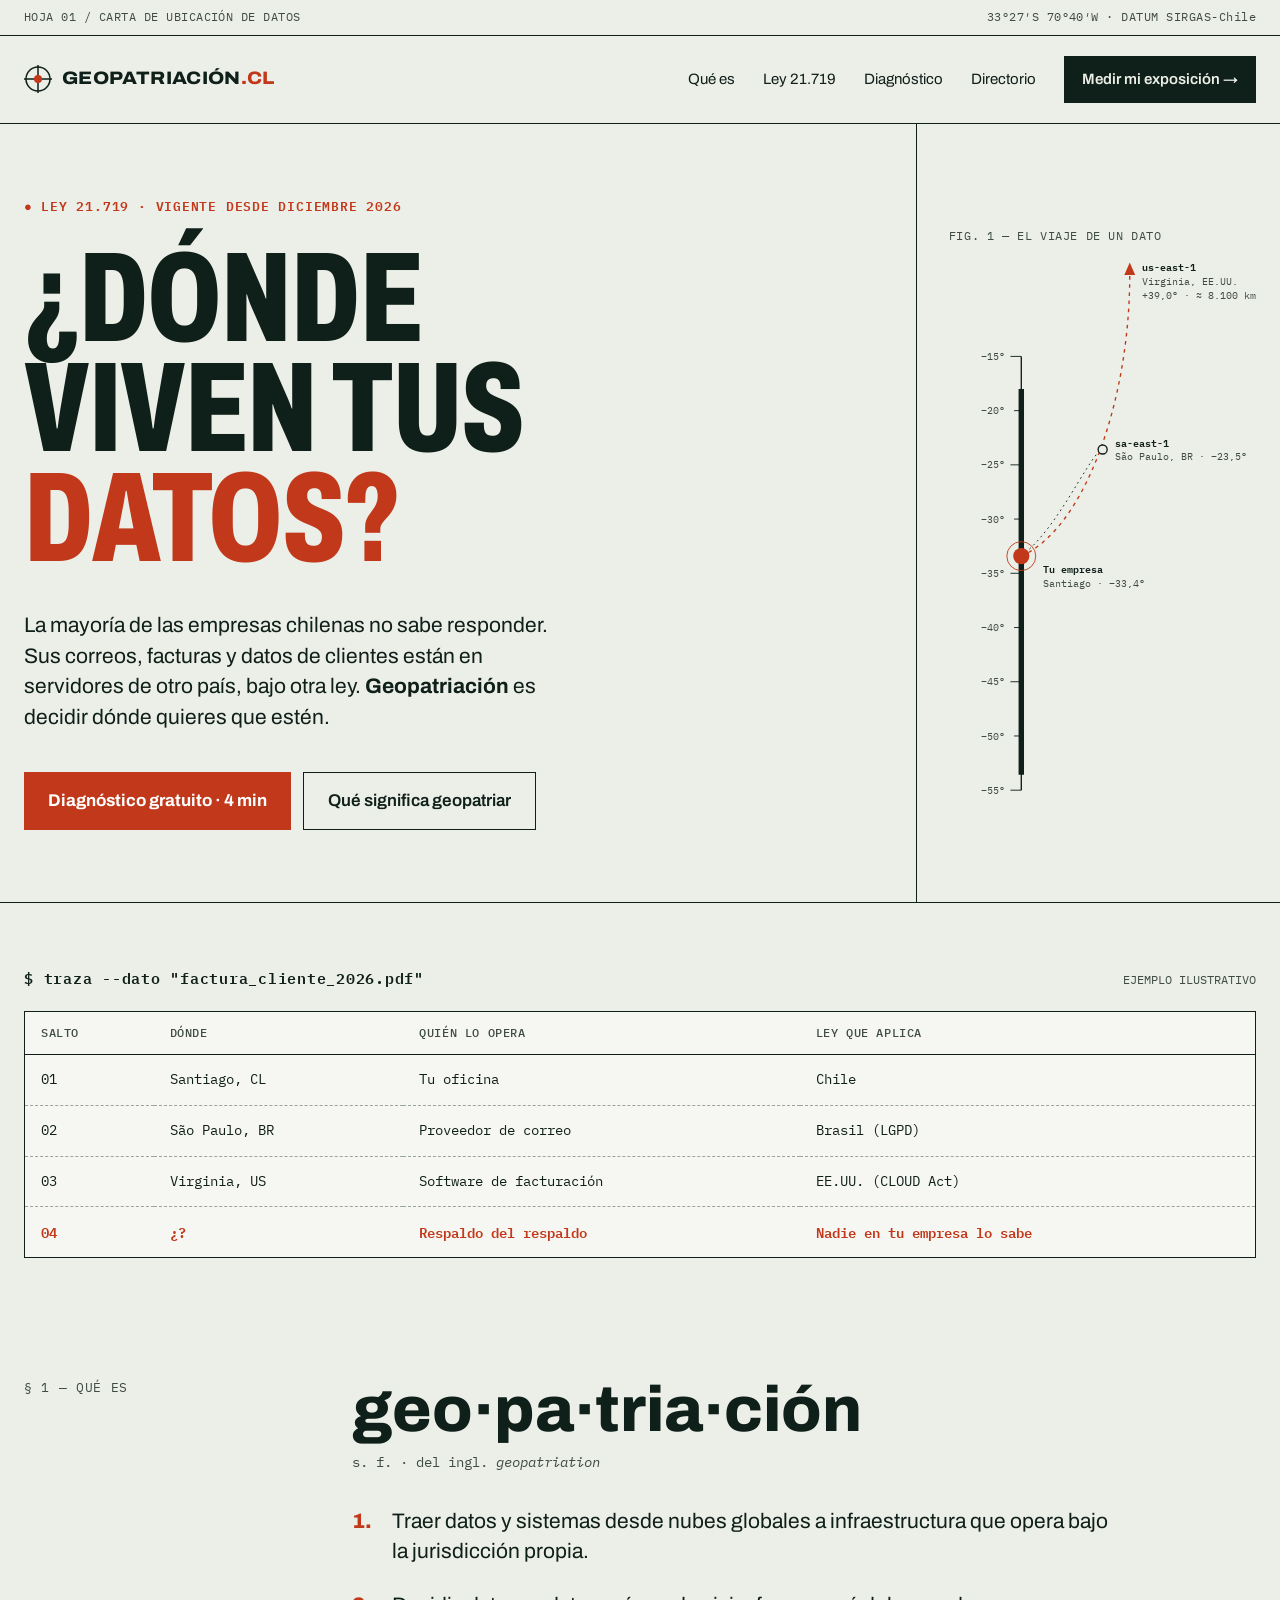
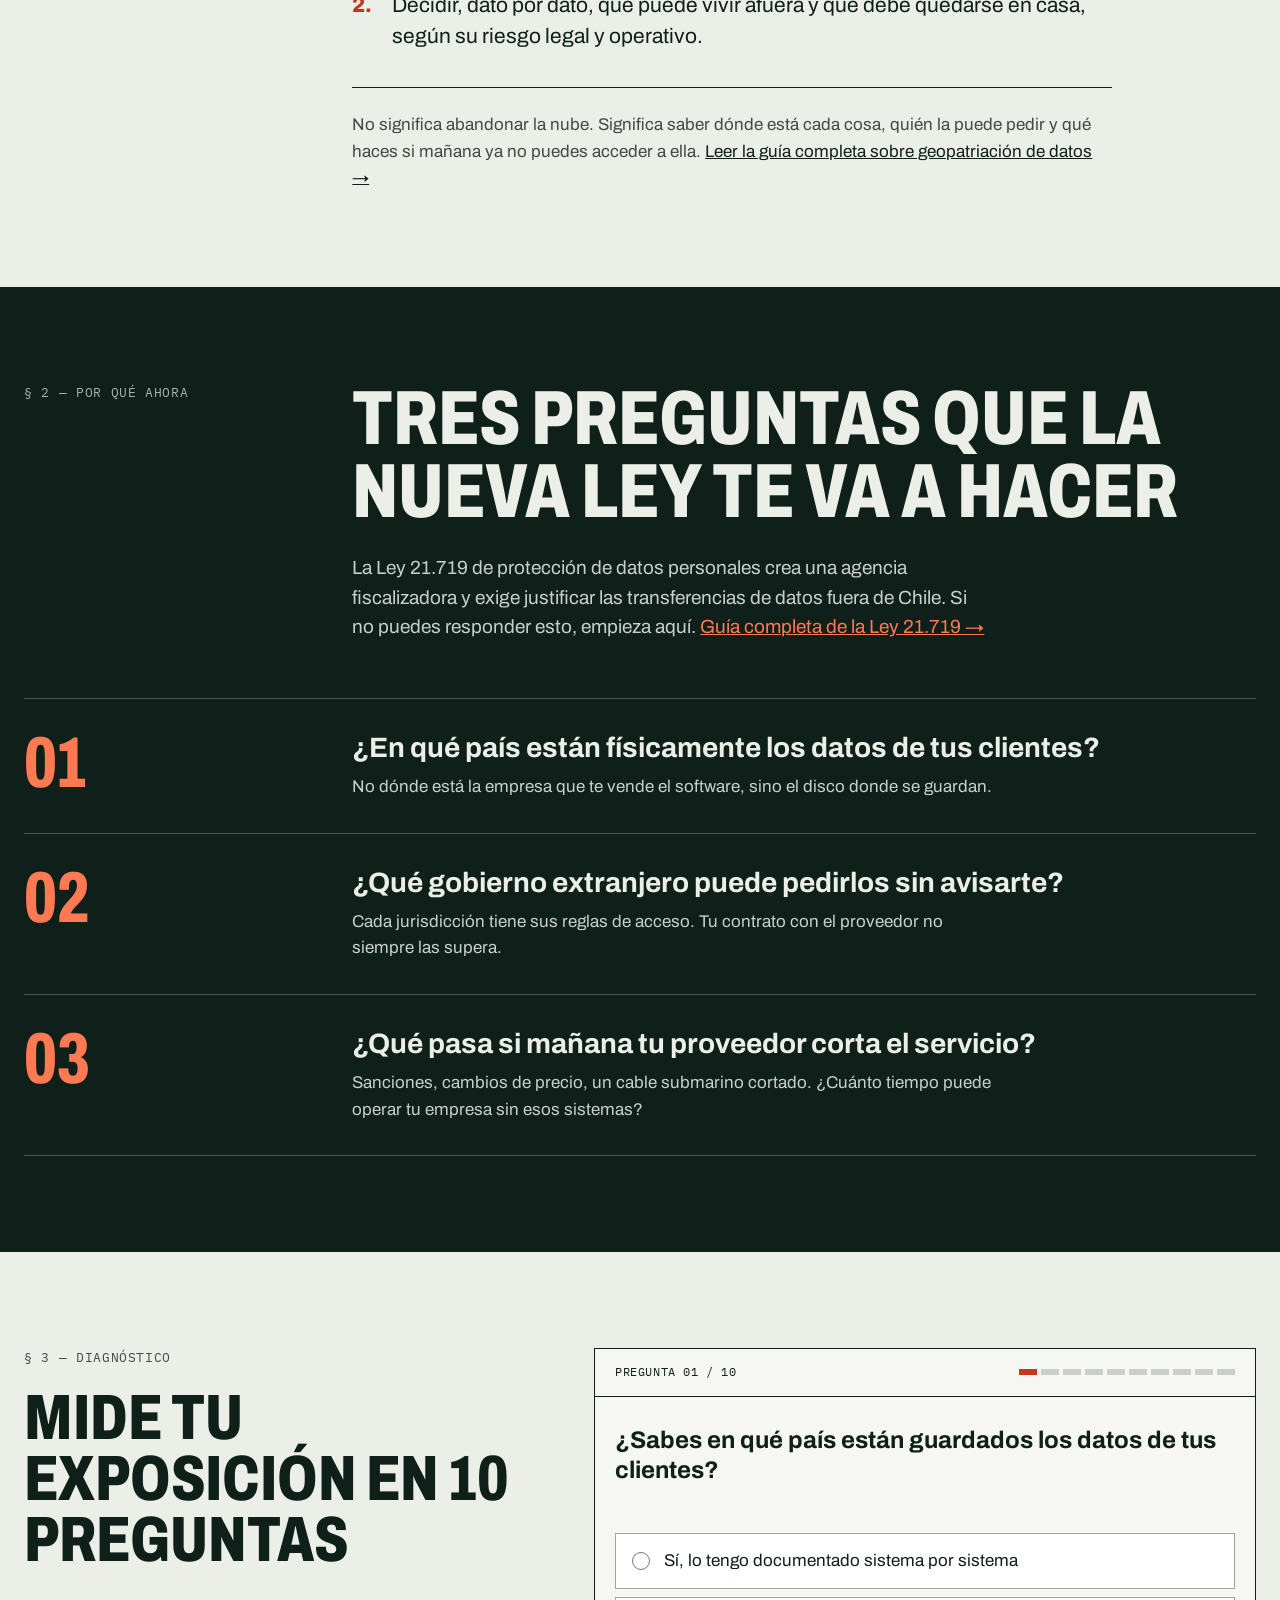
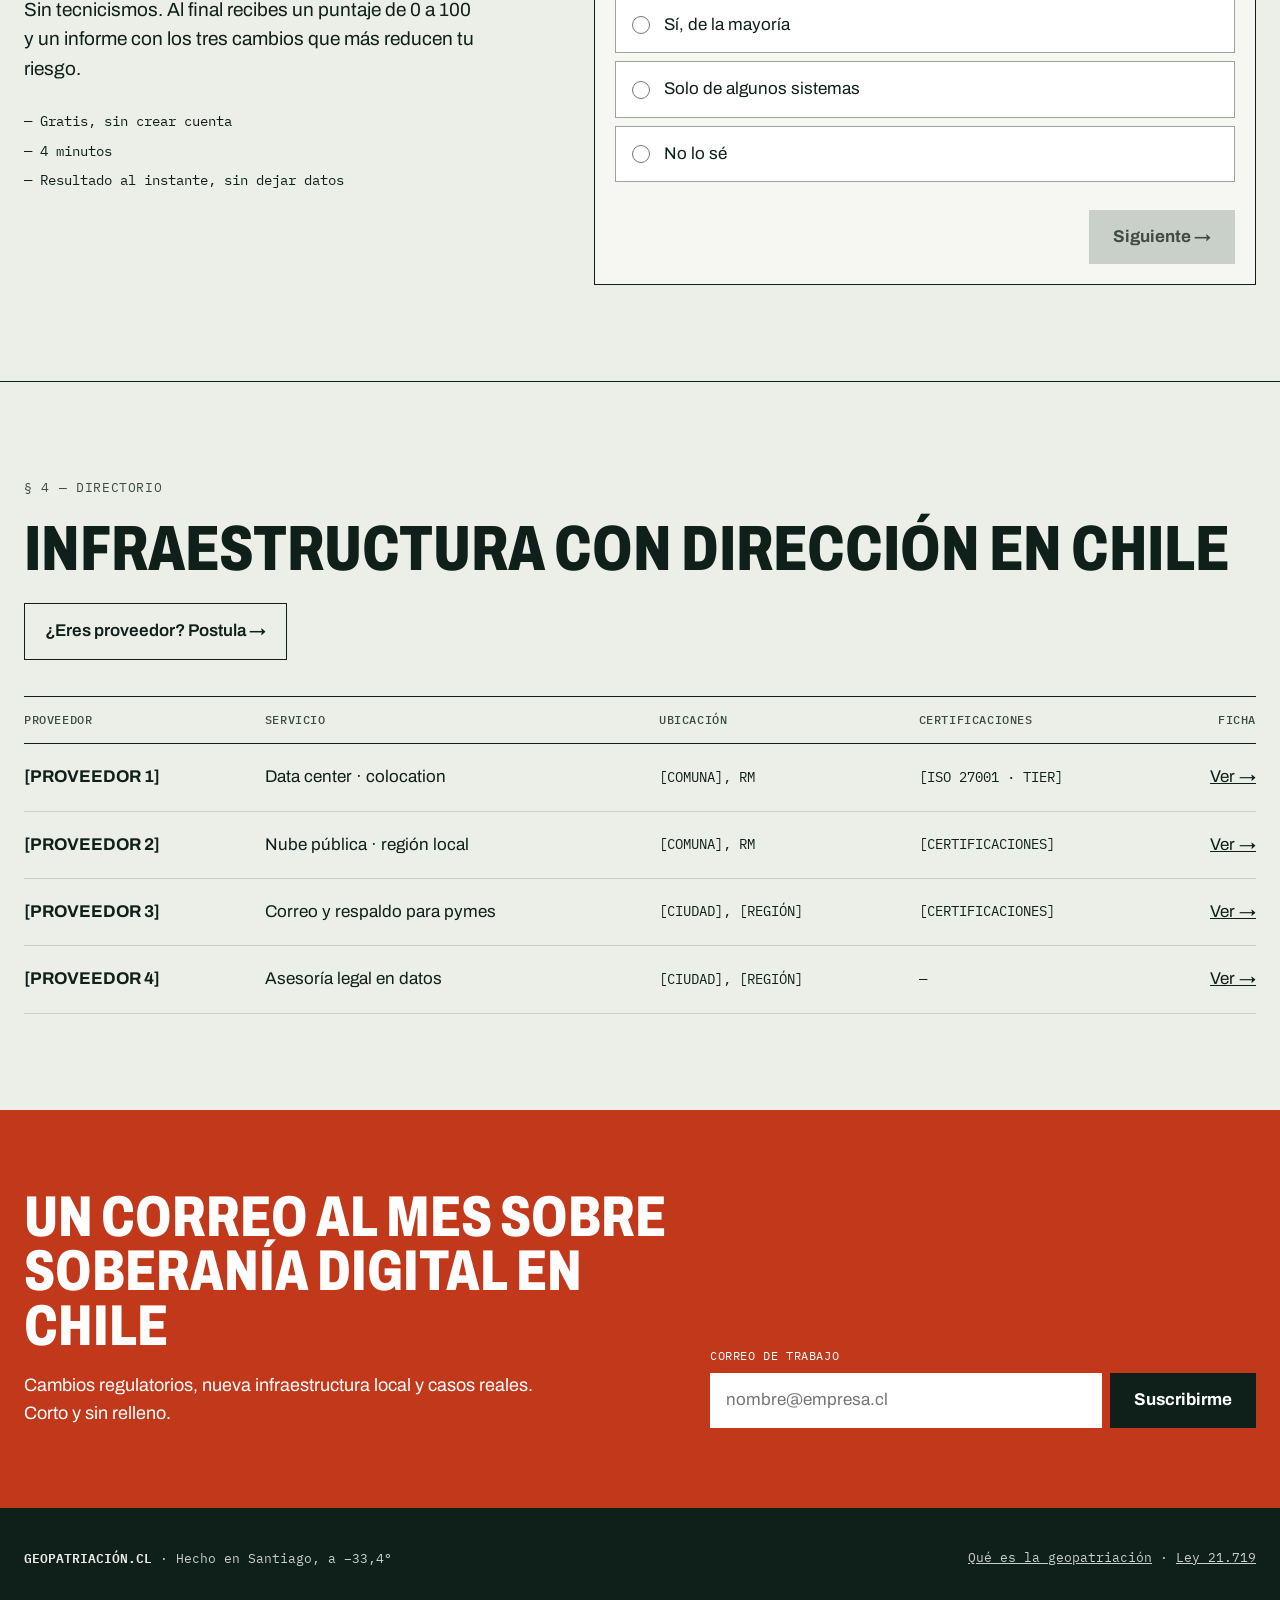
==== commit 012ef53c: "SEO: guías de Ley 21.719 y geopatriación, sitemap, robots y datos estructurados Co-Authored-By: Clau" ====
--- a/index.html
+++ b/index.html
@@ -3,14 +3,21 @@
 <head>
 <meta charset="utf-8">
 <meta name="viewport" content="width=device-width, initial-scale=1">
-<title>Geopatriación · ¿Dónde viven tus datos?</title>
-<meta name="description" content="Geopatriación: saber dónde están los datos de tu empresa, qué ley los rige y cómo prepararte para la Ley 21.719 de protección de datos personales en Chile.">
+<title>Geopatriación de datos en Chile y la Ley 21.719 · ¿Dónde viven tus datos?</title>
+<meta name="description" content="Geopatriación de datos: saber dónde están los datos de tu empresa, qué ley los rige y cómo prepararte para la nueva Ley 21.719 de protección de datos personales, vigente desde el 1 de diciembre de 2026.">
 <link rel="canonical" href="https://geopatriacion.cl/">
 <meta property="og:title" content="¿Dónde viven tus datos? · Geopatriación">
 <meta property="og:description" content="Mide la exposición de los datos de tu empresa antes de la entrada en vigencia de la Ley 21.719.">
 <meta property="og:url" content="https://geopatriacion.cl/">
 <meta property="og:type" content="website">
 <meta property="og:locale" content="es_CL">
+<meta property="og:site_name" content="Geopatriación">
+<script type="application/ld+json">
+{"@context":"https://schema.org","@graph":[
+{"@type":"WebSite","name":"Geopatriación","url":"https://geopatriacion.cl/","inLanguage":"es-CL"},
+{"@type":"Organization","name":"Geopatriación","url":"https://geopatriacion.cl/","logo":"https://geopatriacion.cl/favicon.svg","areaServed":"CL"}
+]}
+</script>
 <meta name="theme-color" content="#0F1F19">
 <link rel="icon" href="favicon.svg" type="image/svg+xml">
 <link rel="preconnect" href="https://fonts.googleapis.com">
@@ -69,8 +76,8 @@
       <span style="font-weight: 800; font-stretch: 112%; font-size: 18px; letter-spacing: 0.02em">GEOPATRIACIÓN<span style="color: #C2381A">.CL</span></span>
     </a>
     <nav aria-label="Principal" style="display: flex; flex-wrap: wrap; align-items: center; gap: 4px 28px; font-size: 15px">
-      <a href="#que-es" style="text-decoration: none; padding: 10px 0">Qué es</a>
-      <a href="#ley" style="text-decoration: none; padding: 10px 0">Ley 21.719</a>
+      <a href="/geopatriacion/" style="text-decoration: none; padding: 10px 0">Qué es</a>
+      <a href="/ley-21719/" style="text-decoration: none; padding: 10px 0">Ley 21.719</a>
       <a href="#diagnostico" style="text-decoration: none; padding: 10px 0">Diagnóstico</a>
       <a href="#directorio" style="text-decoration: none; padding: 10px 0">Directorio</a>
       <a href="#diagnostico" style="text-decoration: none; background: #0F1F19; color: #ECEEE8; padding: 12px 18px; font-weight: 600">Medir mi exposición →</a>
@@ -192,7 +199,7 @@
           <li style="display: flex; gap: 20px; font-size: 21px; line-height: 1.45"><span style="font-weight: 800; color: #C2381A">1.</span><span>Traer datos y sistemas desde nubes globales a infraestructura que opera bajo la jurisdicción propia.</span></li>
           <li style="display: flex; gap: 20px; font-size: 21px; line-height: 1.45"><span style="font-weight: 800; color: #C2381A">2.</span><span>Decidir, dato por dato, qué puede vivir afuera y qué debe quedarse en casa, según su riesgo legal y operativo.</span></li>
         </ol>
-        <p style="margin: 36px 0 0; padding-top: 24px; border-top: 1px solid #0F1F19; max-width: 760px; color: #3F4B45">No significa abandonar la nube. Significa saber dónde está cada cosa, quién la puede pedir y qué haces si mañana ya no puedes acceder a ella.</p>
+        <p style="margin: 36px 0 0; padding-top: 24px; border-top: 1px solid #0F1F19; max-width: 760px; color: #3F4B45">No significa abandonar la nube. Significa saber dónde está cada cosa, quién la puede pedir y qué haces si mañana ya no puedes acceder a ella. <a href="/geopatriacion/">Leer la guía completa sobre geopatriación de datos →</a></p>
       </div>
     </div>
   </section>
@@ -204,7 +211,7 @@
         <div style="flex: 1 1 280px; font-family: 'IBM Plex Mono', monospace; font-size: 13px; color: #A9B3AD; letter-spacing: 0.05em">§ 2 — POR QUÉ AHORA</div>
         <div style="flex: 999 1 640px; min-width: 0">
           <h2 id="preg-t" style="margin: 0; font-weight: 800; font-stretch: 75%; font-size: clamp(40px, 6vw, 80px); line-height: 0.95; text-transform: uppercase">Tres preguntas que la nueva ley te va a hacer</h2>
-          <p style="margin: 24px 0 0; max-width: 640px; color: #C9D0CB; font-size: 19px">La Ley 21.719 de protección de datos personales crea una agencia fiscalizadora y exige justificar las transferencias de datos fuera de Chile. Si no puedes responder esto, empieza aquí.</p>
+          <p style="margin: 24px 0 0; max-width: 640px; color: #C9D0CB; font-size: 19px">La Ley 21.719 de protección de datos personales crea una agencia fiscalizadora y exige justificar las transferencias de datos fuera de Chile. Si no puedes responder esto, empieza aquí. <a href="/ley-21719/" style="color: #FF7A52">Guía completa de la Ley 21.719 →</a></p>
         </div>
       </div>
       <div style="border-top: 1px solid #4A5A52">
@@ -338,7 +345,7 @@
   <footer style="background: #0F1F19; color: #C9D0CB; font-family: 'IBM Plex Mono', monospace; font-size: 13px">
     <div style="max-width: 1280px; margin: 0 auto; padding: 40px 24px; display: flex; flex-wrap: wrap; justify-content: space-between; gap: 16px">
       <span><span style="color: #ECEEE8; font-weight: 600">GEOPATRIACIÓN.CL</span> · Hecho en Santiago, a −33,4°</span>
-      <span>[CONTACTO] · [AVISO DE PRIVACIDAD] · Datos alojados en Chile</span>
+      <span><a href="/geopatriacion/" style="color: #C9D0CB">Qué es la geopatriación</a> · <a href="/ley-21719/" style="color: #C9D0CB">Ley 21.719</a></span>
     </div>
   </footer>
 
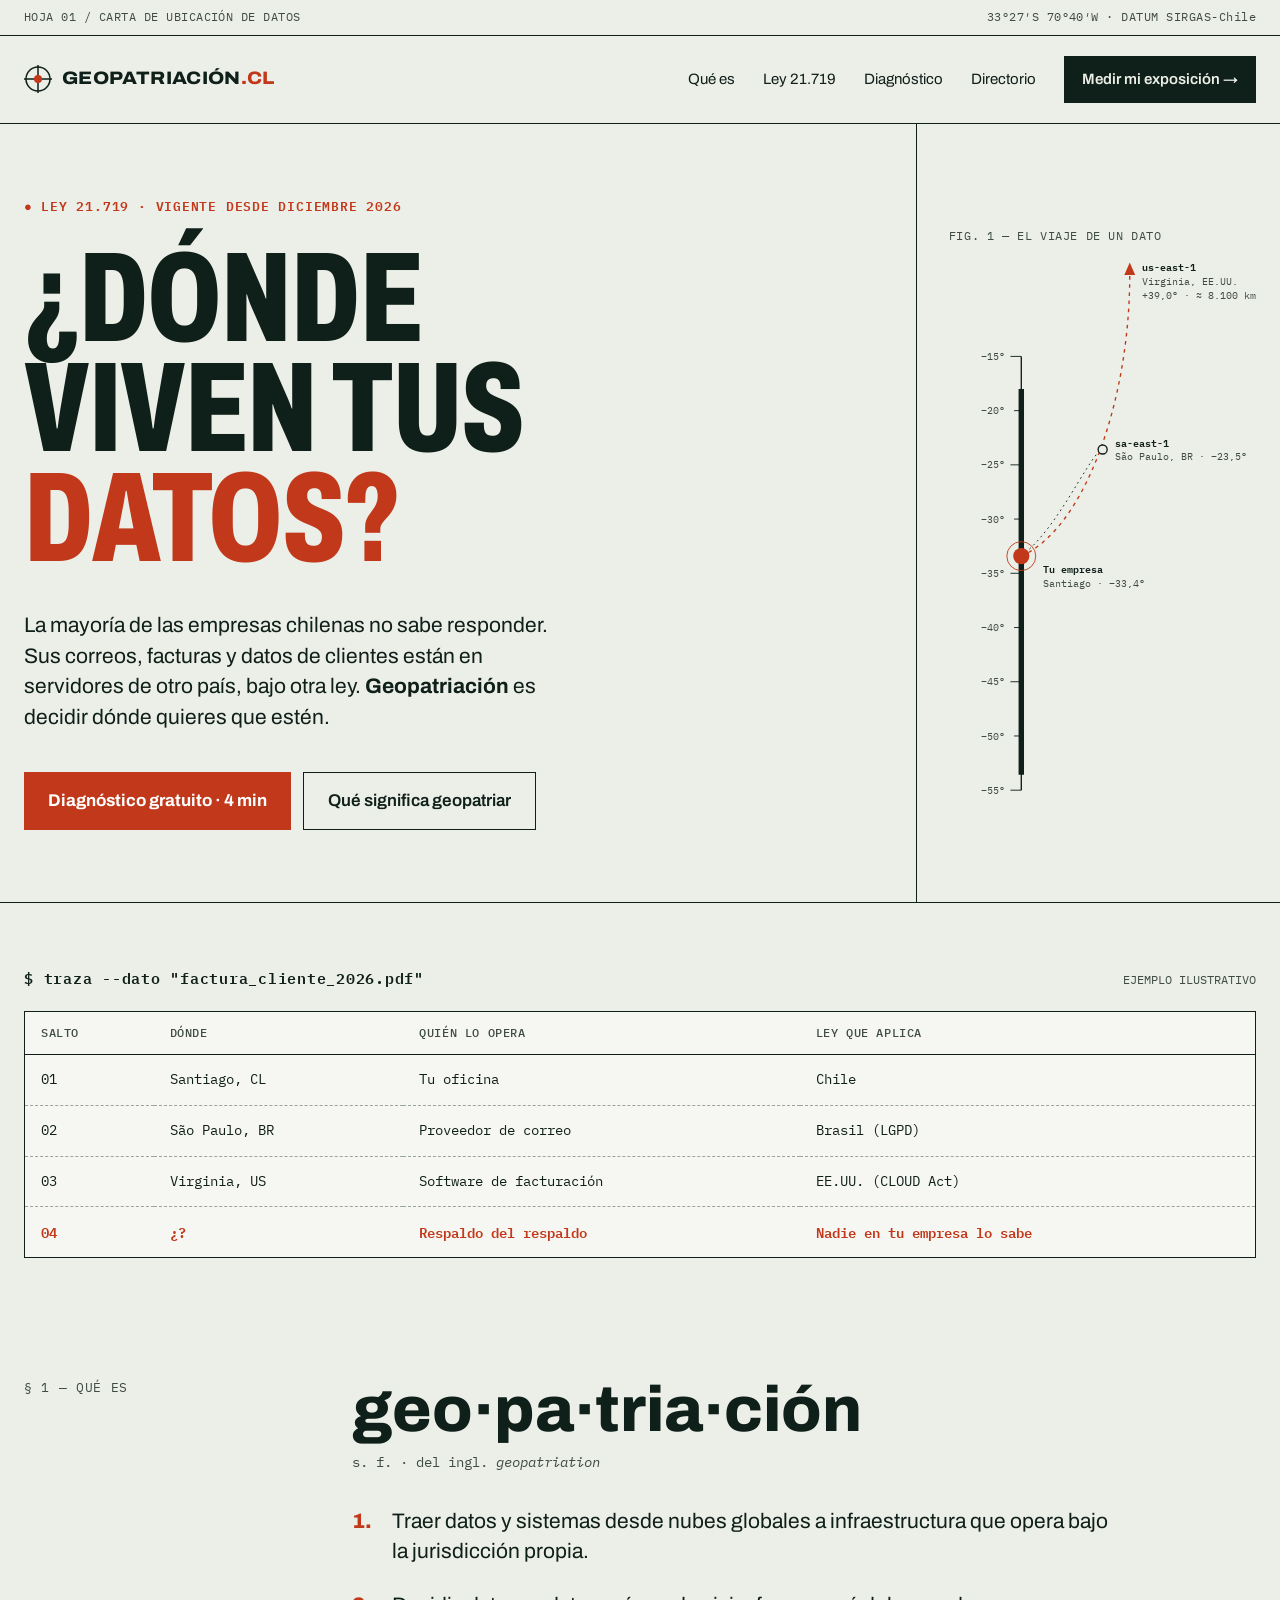
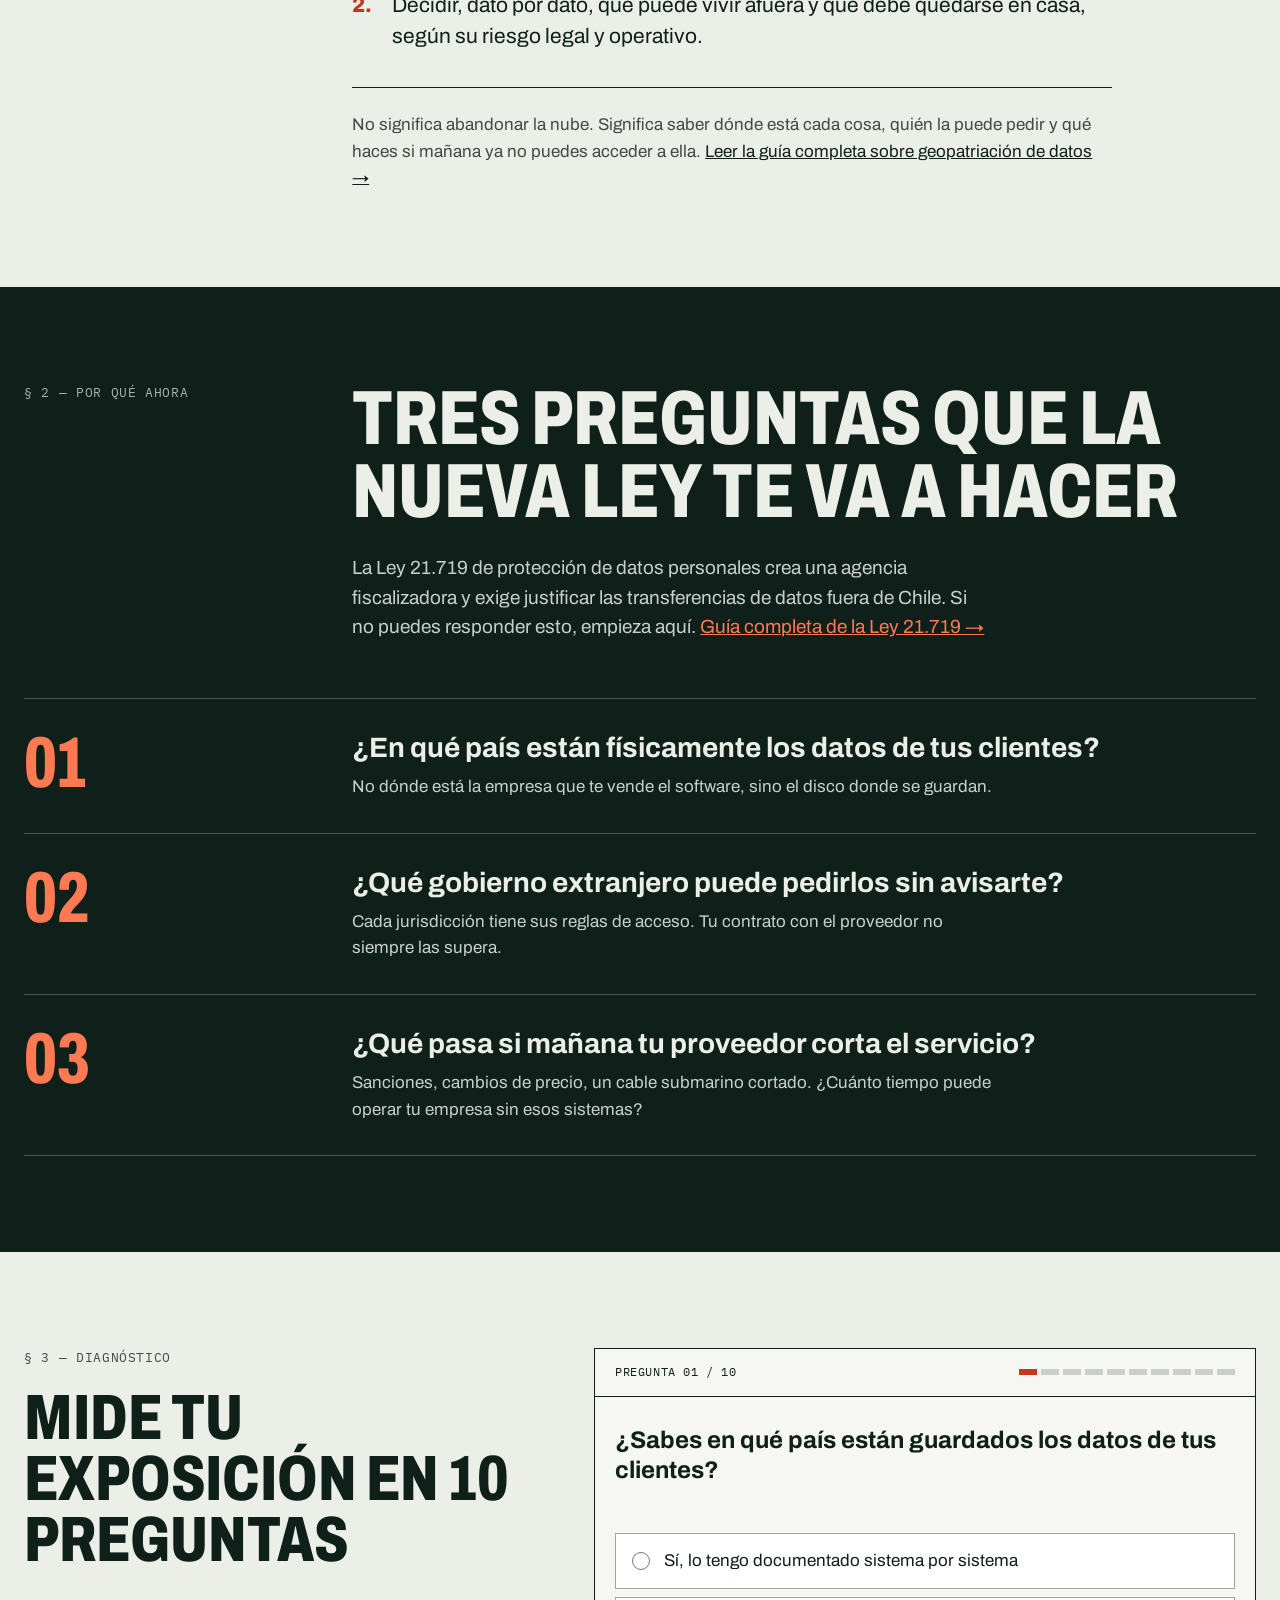
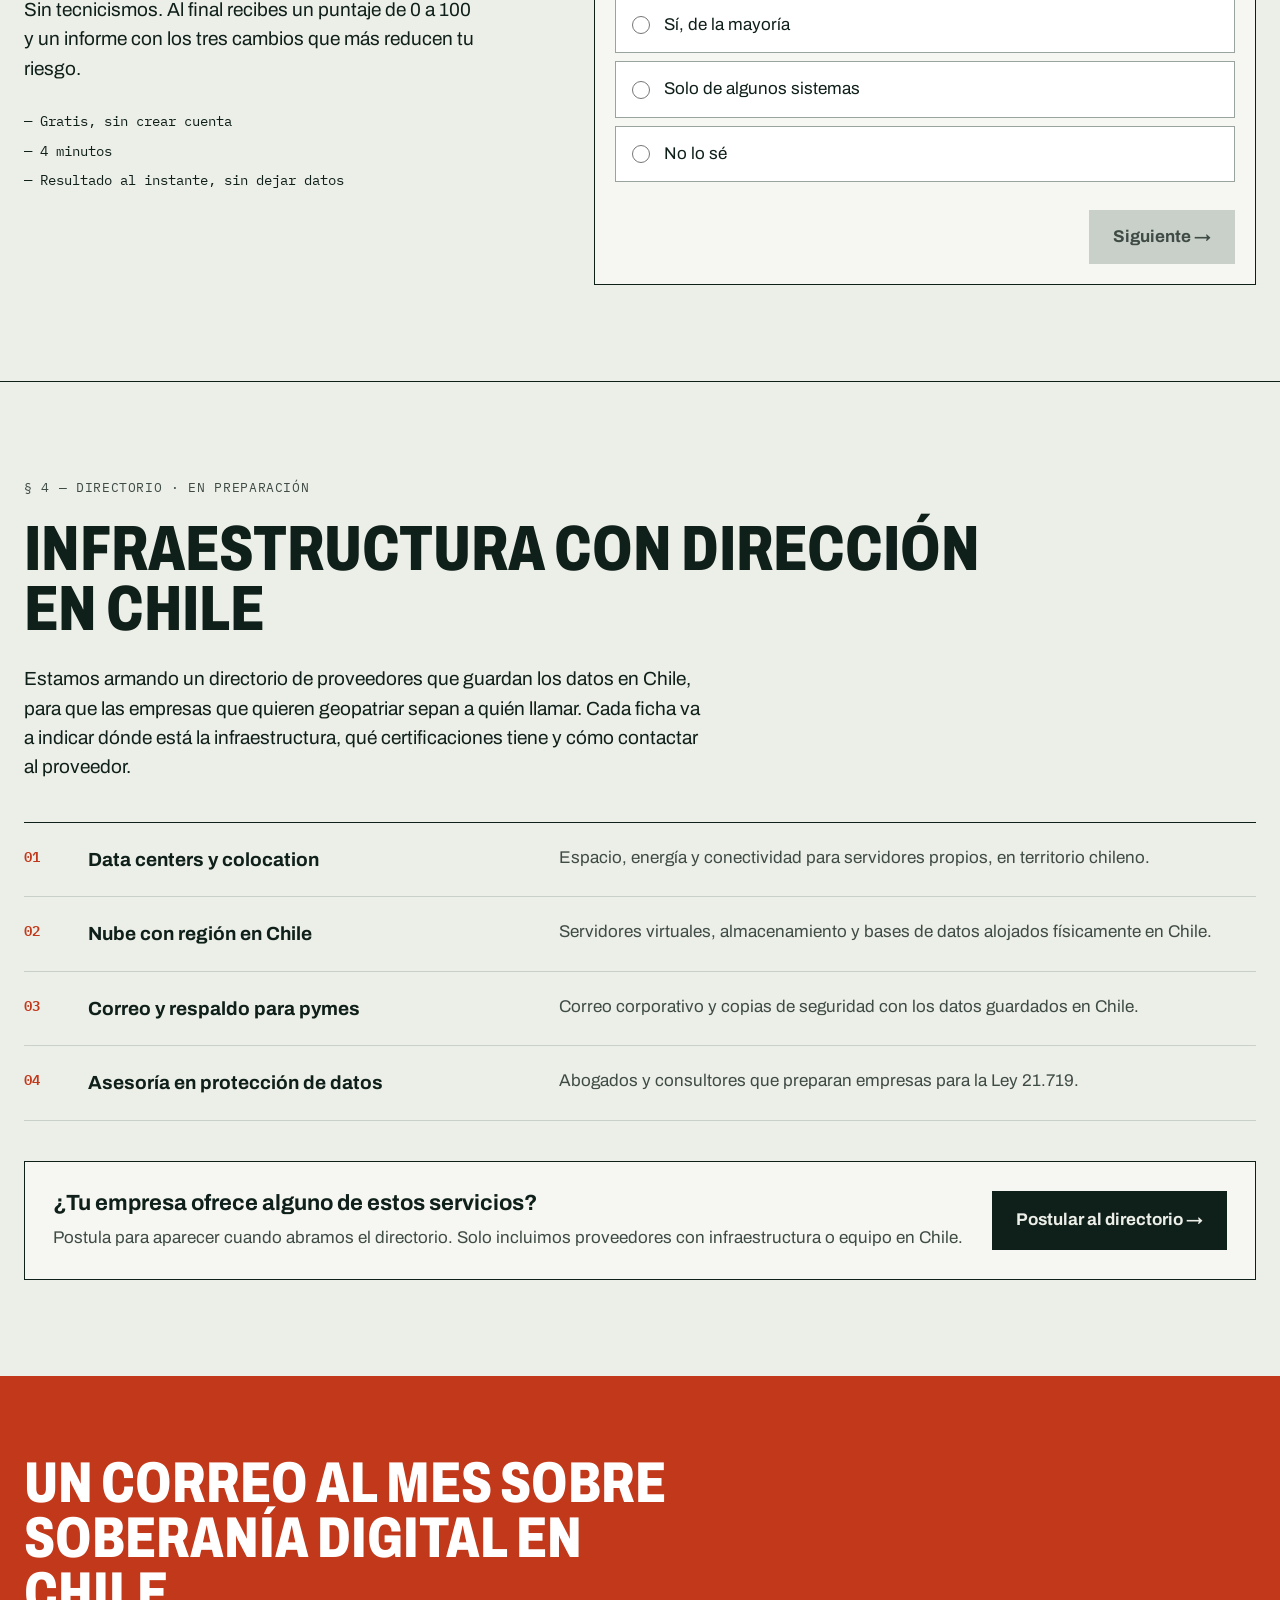
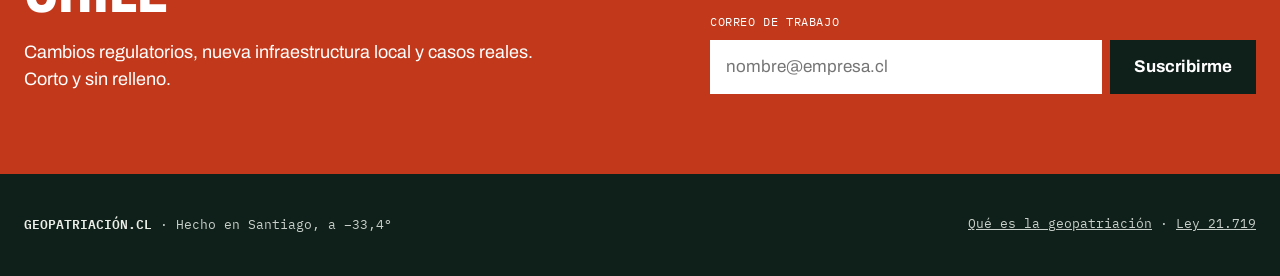
==== commit 4005cd6f: "Directorio: reemplaza la tabla de relleno por una convocatoria a proveedores Co-Authored-By: Claude " ====
--- a/index.html
+++ b/index.html
@@ -271,61 +271,43 @@
   <!-- Directorio -->
   <section id="directorio" aria-labelledby="dir-t" style="border-top: 1px solid #0F1F19">
     <div style="max-width: 1280px; margin: 0 auto; padding: 96px 24px">
-      <div style="display: flex; flex-wrap: wrap; justify-content: space-between; align-items: flex-end; gap: 24px; margin-bottom: 36px">
-        <div>
-          <div style="font-family: 'IBM Plex Mono', monospace; font-size: 13px; color: #3F4B45; letter-spacing: 0.05em; margin-bottom: 20px">§ 4 — DIRECTORIO</div>
-          <h2 id="dir-t" style="margin: 0; font-weight: 800; font-stretch: 75%; font-size: clamp(40px, 5vw, 68px); line-height: 0.95; text-transform: uppercase">Infraestructura con dirección en Chile</h2>
-        </div>
-        <a href="#postular" style="text-decoration: none; border: 1px solid #0F1F19; padding: 14px 20px; font-weight: 600">¿Eres proveedor? Postula →</a>
-      </div>
-      <div style="overflow-x: auto; border-top: 1.5px solid #0F1F19">
-        <table style="width: 100%; min-width: 760px; border-collapse: collapse">
-          <thead>
-            <tr style="text-align: left; font-family: 'IBM Plex Mono', monospace; font-size: 12px; letter-spacing: 0.05em; color: #3F4B45">
-              <th scope="col" style="padding: 14px 12px 14px 0; border-bottom: 1px solid #0F1F19; font-weight: 500">PROVEEDOR</th>
-              <th scope="col" style="padding: 14px 12px; border-bottom: 1px solid #0F1F19; font-weight: 500">SERVICIO</th>
-              <th scope="col" style="padding: 14px 12px; border-bottom: 1px solid #0F1F19; font-weight: 500">UBICACIÓN</th>
-              <th scope="col" style="padding: 14px 12px; border-bottom: 1px solid #0F1F19; font-weight: 500">CERTIFICACIONES</th>
-              <th scope="col" style="padding: 14px 0 14px 12px; border-bottom: 1px solid #0F1F19; font-weight: 500; text-align: right">FICHA</th>
-            </tr>
-          </thead>
-          <tbody style="font-size: 17px">
-            <tr>
-              <td style="padding: 20px 12px 20px 0; border-bottom: 1px solid #C9CFC9; font-weight: 700">[PROVEEDOR 1]</td>
-              <td style="padding: 20px 12px; border-bottom: 1px solid #C9CFC9">Data center · colocation</td>
-              <td style="padding: 20px 12px; border-bottom: 1px solid #C9CFC9; font-family: 'IBM Plex Mono', monospace; font-size: 14px">[COMUNA], RM</td>
-              <td style="padding: 20px 12px; border-bottom: 1px solid #C9CFC9; font-family: 'IBM Plex Mono', monospace; font-size: 14px">[ISO 27001 · TIER]</td>
-              <td style="padding: 20px 0 20px 12px; border-bottom: 1px solid #C9CFC9; text-align: right"><a href="#">Ver →</a></td>
-            </tr>
-            <tr>
-              <td style="padding: 20px 12px 20px 0; border-bottom: 1px solid #C9CFC9; font-weight: 700">[PROVEEDOR 2]</td>
-              <td style="padding: 20px 12px; border-bottom: 1px solid #C9CFC9">Nube pública · región local</td>
-              <td style="padding: 20px 12px; border-bottom: 1px solid #C9CFC9; font-family: 'IBM Plex Mono', monospace; font-size: 14px">[COMUNA], RM</td>
-              <td style="padding: 20px 12px; border-bottom: 1px solid #C9CFC9; font-family: 'IBM Plex Mono', monospace; font-size: 14px">[CERTIFICACIONES]</td>
-              <td style="padding: 20px 0 20px 12px; border-bottom: 1px solid #C9CFC9; text-align: right"><a href="#">Ver →</a></td>
-            </tr>
-            <tr>
-              <td style="padding: 20px 12px 20px 0; border-bottom: 1px solid #C9CFC9; font-weight: 700">[PROVEEDOR 3]</td>
-              <td style="padding: 20px 12px; border-bottom: 1px solid #C9CFC9">Correo y respaldo para pymes</td>
-              <td style="padding: 20px 12px; border-bottom: 1px solid #C9CFC9; font-family: 'IBM Plex Mono', monospace; font-size: 14px">[CIUDAD], [REGIÓN]</td>
-              <td style="padding: 20px 12px; border-bottom: 1px solid #C9CFC9; font-family: 'IBM Plex Mono', monospace; font-size: 14px">[CERTIFICACIONES]</td>
-              <td style="padding: 20px 0 20px 12px; border-bottom: 1px solid #C9CFC9; text-align: right"><a href="#">Ver →</a></td>
-            </tr>
-            <tr>
-              <td style="padding: 20px 12px 20px 0; border-bottom: 1px solid #C9CFC9; font-weight: 700">[PROVEEDOR 4]</td>
-              <td style="padding: 20px 12px; border-bottom: 1px solid #C9CFC9">Asesoría legal en datos</td>
-              <td style="padding: 20px 12px; border-bottom: 1px solid #C9CFC9; font-family: 'IBM Plex Mono', monospace; font-size: 14px">[CIUDAD], [REGIÓN]</td>
-              <td style="padding: 20px 12px; border-bottom: 1px solid #C9CFC9; font-family: 'IBM Plex Mono', monospace; font-size: 14px">—</td>
-              <td style="padding: 20px 0 20px 12px; border-bottom: 1px solid #C9CFC9; text-align: right"><a href="#">Ver →</a></td>
-            </tr>
-          </tbody>
-        </table>
+      <div style="font-family: 'IBM Plex Mono', monospace; font-size: 13px; color: #3F4B45; letter-spacing: 0.05em; margin-bottom: 20px">§ 4 — DIRECTORIO · EN PREPARACIÓN</div>
+      <h2 id="dir-t" style="margin: 0; font-weight: 800; font-stretch: 75%; font-size: clamp(40px, 5vw, 68px); line-height: 0.95; text-transform: uppercase; max-width: 1000px">Infraestructura con dirección en Chile</h2>
+      <p style="margin: 24px 0 0; max-width: 680px; font-size: 19px">Estamos armando un directorio de proveedores que guardan los datos en Chile, para que las empresas que quieren geopatriar sepan a quién llamar. Cada ficha va a indicar dónde está la infraestructura, qué certificaciones tiene y cómo contactar al proveedor.</p>
+      <ol style="margin: 40px 0 0; padding: 0; list-style: none; border-top: 1.5px solid #0F1F19">
+          <li style="display: flex; flex-wrap: wrap; gap: 8px 32px; padding: 22px 0; border-bottom: 1px solid #C9CFC9">
+            <span style="font-family: 'IBM Plex Mono', monospace; font-size: 14px; color: #C2381A; font-weight: 600; flex: 0 0 32px">01</span>
+            <span style="flex: 1 1 260px; font-weight: 700; font-size: 19px">Data centers y colocation</span>
+            <span style="flex: 2 1 340px; color: #3F4B45">Espacio, energía y conectividad para servidores propios, en territorio chileno.</span>
+          </li>
+          <li style="display: flex; flex-wrap: wrap; gap: 8px 32px; padding: 22px 0; border-bottom: 1px solid #C9CFC9">
+            <span style="font-family: 'IBM Plex Mono', monospace; font-size: 14px; color: #C2381A; font-weight: 600; flex: 0 0 32px">02</span>
+            <span style="flex: 1 1 260px; font-weight: 700; font-size: 19px">Nube con región en Chile</span>
+            <span style="flex: 2 1 340px; color: #3F4B45">Servidores virtuales, almacenamiento y bases de datos alojados físicamente en Chile.</span>
+          </li>
+          <li style="display: flex; flex-wrap: wrap; gap: 8px 32px; padding: 22px 0; border-bottom: 1px solid #C9CFC9">
+            <span style="font-family: 'IBM Plex Mono', monospace; font-size: 14px; color: #C2381A; font-weight: 600; flex: 0 0 32px">03</span>
+            <span style="flex: 1 1 260px; font-weight: 700; font-size: 19px">Correo y respaldo para pymes</span>
+            <span style="flex: 2 1 340px; color: #3F4B45">Correo corporativo y copias de seguridad con los datos guardados en Chile.</span>
+          </li>
+          <li style="display: flex; flex-wrap: wrap; gap: 8px 32px; padding: 22px 0; border-bottom: 1px solid #C9CFC9">
+            <span style="font-family: 'IBM Plex Mono', monospace; font-size: 14px; color: #C2381A; font-weight: 600; flex: 0 0 32px">04</span>
+            <span style="flex: 1 1 260px; font-weight: 700; font-size: 19px">Asesoría en protección de datos</span>
+            <span style="flex: 2 1 340px; color: #3F4B45">Abogados y consultores que preparan empresas para la Ley 21.719.</span>
+          </li>
+      </ol>
+      <div id="postular" style="margin-top: 40px; display: flex; flex-wrap: wrap; align-items: center; justify-content: space-between; gap: 24px; border: 1.5px solid #0F1F19; background: #F6F7F3; padding: 28px">
+        <div style="flex: 1 1 420px; min-width: 0">
+          <div style="font-weight: 700; font-size: 22px; line-height: 1.25">¿Tu empresa ofrece alguno de estos servicios?</div>
+          <p style="margin: 8px 0 0; color: #3F4B45">Postula para aparecer cuando abramos el directorio. Solo incluimos proveedores con infraestructura o equipo en Chile.</p>
+        </div>
+        <a href="mailto:contacto@geopatriacion.cl?subject=Postulaci%C3%B3n%20al%20directorio%20de%20geopatriacion.cl&amp;body=Empresa%3A%0AServicio%3A%0AUbicaci%C3%B3n%20de%20la%20infraestructura%3A%0ACertificaciones%3A%0ASitio%20web%3A%0AContacto%3A" style="text-decoration: none; background: #0F1F19; color: #ECEEE8; padding: 16px 24px; font-weight: 700">Postular al directorio →</a>
       </div>
     </div>
   </section>
 
   <!-- Boletín -->
-  <section id="postular" aria-labelledby="bol-t" style="background: #C2381A; color: #FFFFFF">
+  <section id="boletin" aria-labelledby="bol-t" style="background: #C2381A; color: #FFFFFF">
     <div style="max-width: 1280px; margin: 0 auto; padding: 80px 24px; display: flex; flex-wrap: wrap; align-items: flex-end; justify-content: space-between; gap: 40px">
       <div style="flex: 1 1 520px; min-width: 0">
         <h2 id="bol-t" style="margin: 0; font-weight: 800; font-stretch: 75%; font-size: clamp(36px, 4.5vw, 60px); line-height: 0.95; text-transform: uppercase">Un correo al mes sobre soberanía digital en Chile</h2>
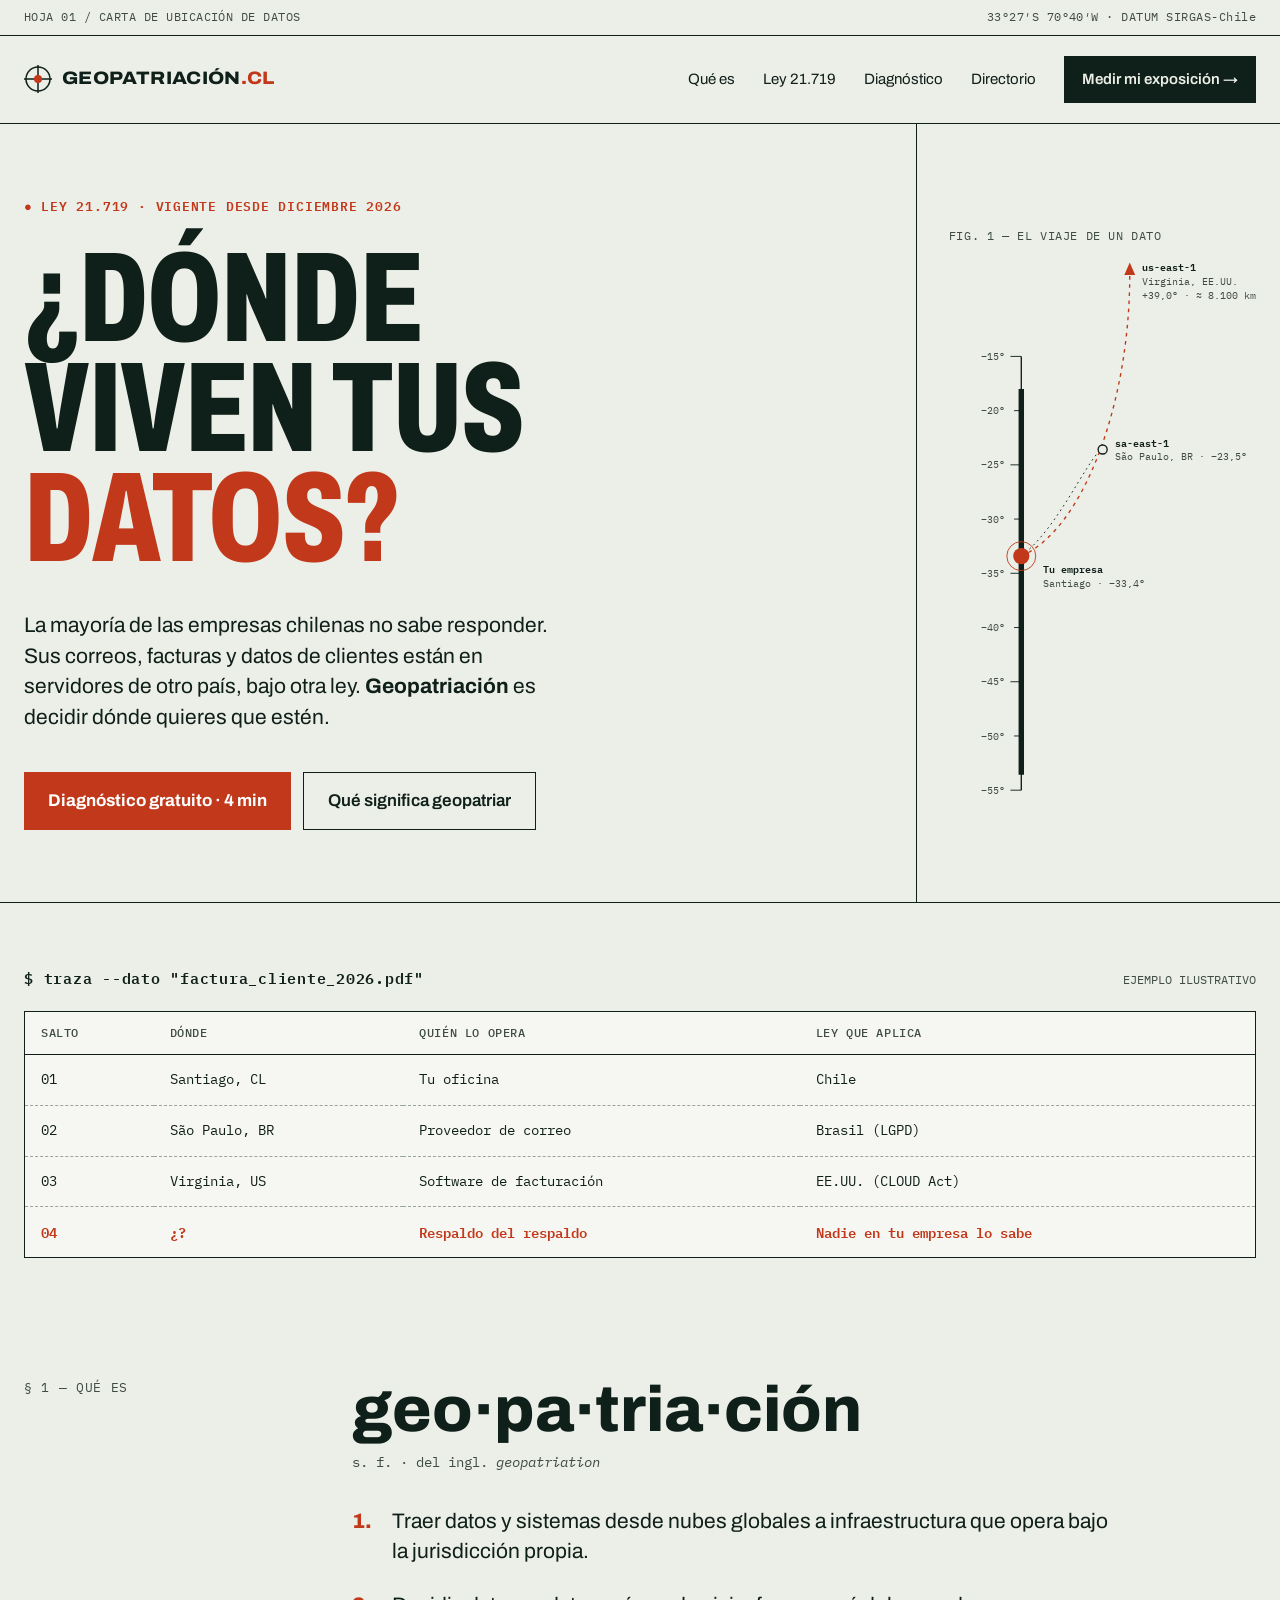
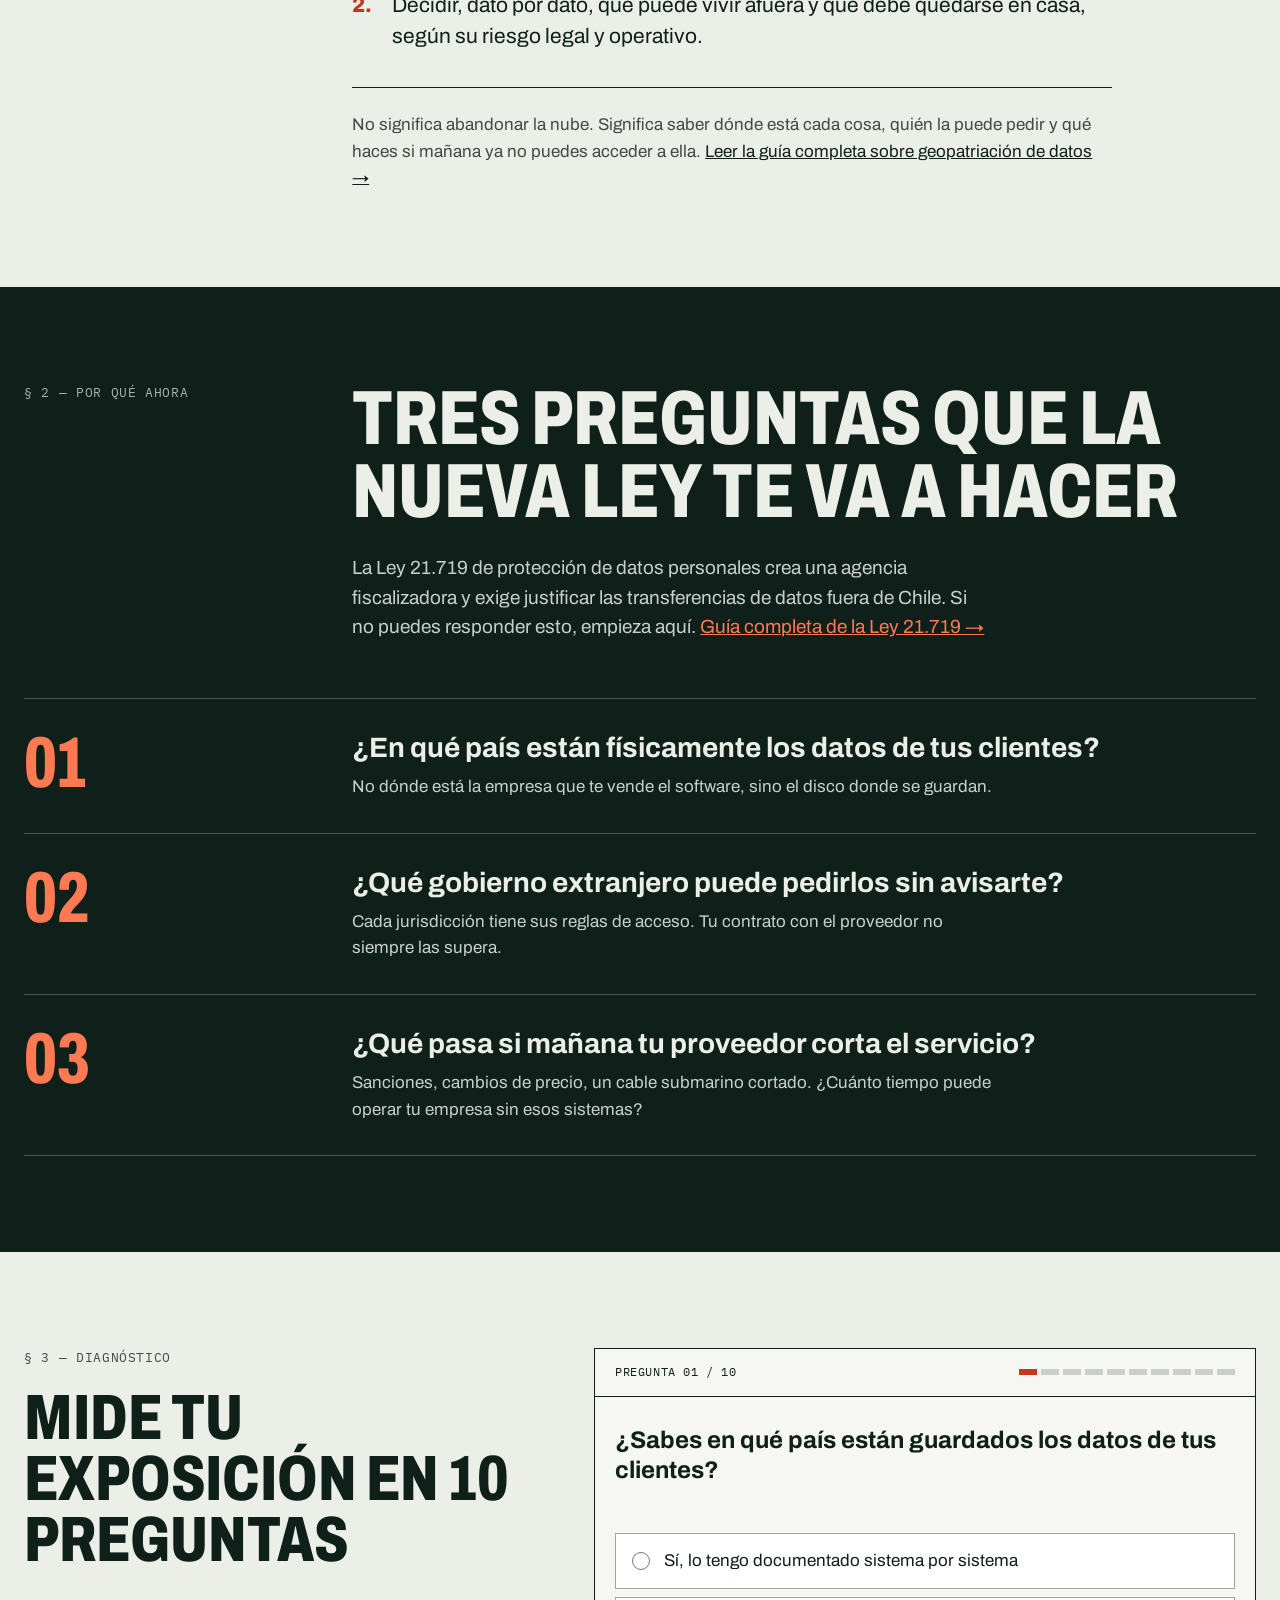
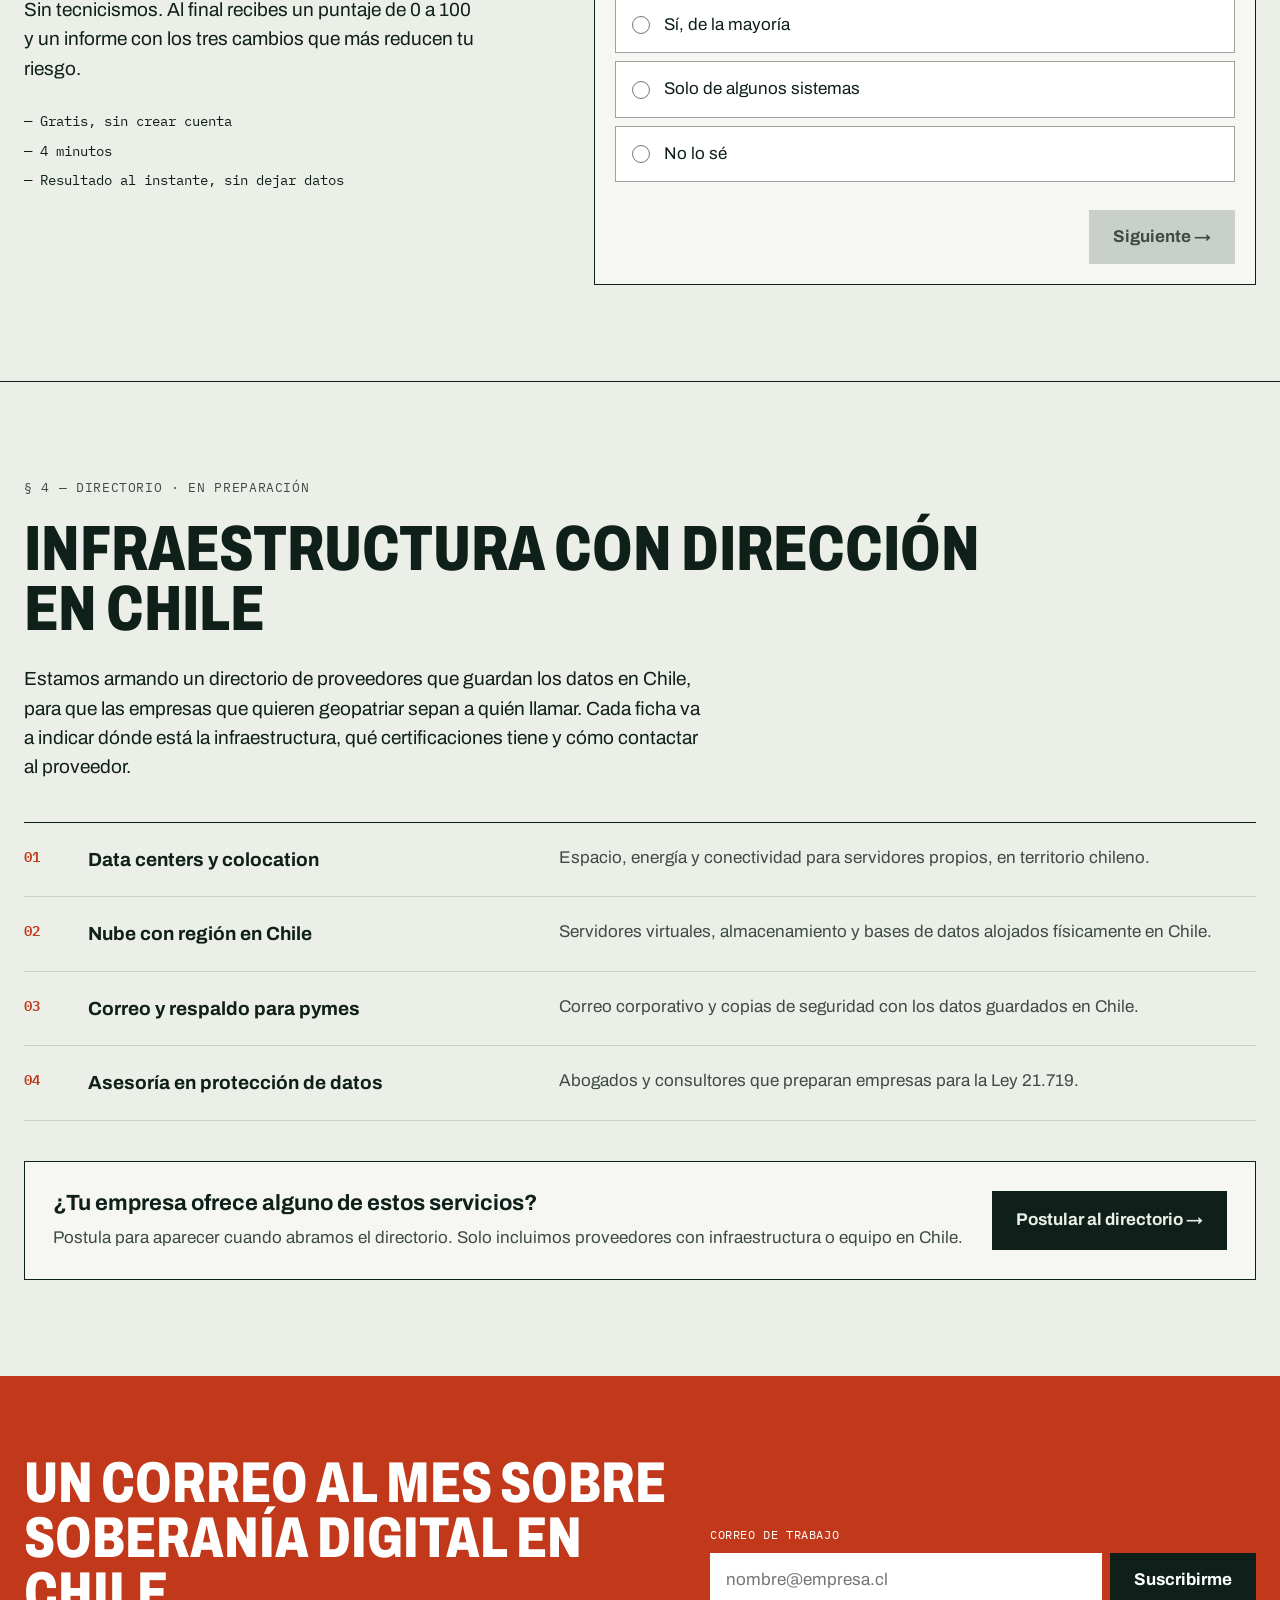
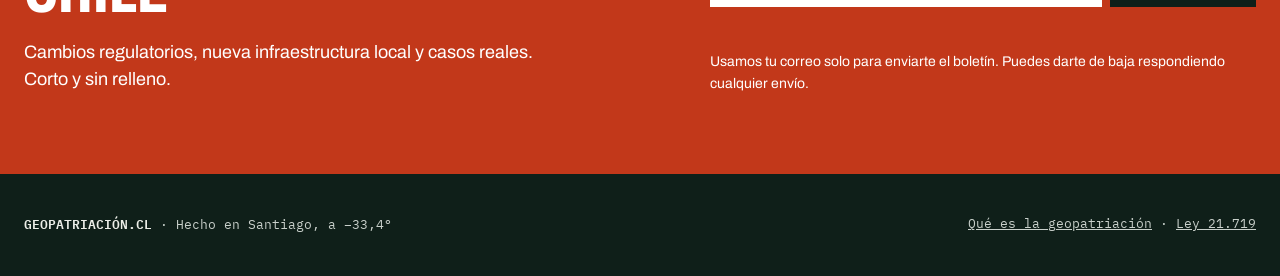
==== commit d7e5dfad: "Boletín: suscripción vía FormSubmit a contacto@geopatriacion.cl y página de gracias Co-Authored-By: " ====
--- a/index.html
+++ b/index.html
@@ -313,12 +313,19 @@
         <h2 id="bol-t" style="margin: 0; font-weight: 800; font-stretch: 75%; font-size: clamp(36px, 4.5vw, 60px); line-height: 0.95; text-transform: uppercase">Un correo al mes sobre soberanía digital en Chile</h2>
         <p style="margin: 18px 0 0; max-width: 520px; font-size: 18px">Cambios regulatorios, nueva infraestructura local y casos reales. Corto y sin relleno.</p>
       </div>
-      <form style="flex: 1 1 420px; min-width: 0; display: flex; flex-direction: column; gap: 8px">
+      <form id="boletin-form" action="https://formsubmit.co/contacto@geopatriacion.cl" method="POST" style="flex: 1 1 420px; min-width: 0; display: flex; flex-direction: column; gap: 8px">
         <label for="correo" style="font-family: 'IBM Plex Mono', monospace; font-size: 12px; letter-spacing: 0.05em">CORREO DE TRABAJO</label>
         <div style="display: flex; flex-wrap: wrap; gap: 8px">
-          <input id="correo" type="email" placeholder="nombre@empresa.cl" style="flex: 1 1 240px; min-width: 0; font: inherit; font-size: 17px; padding: 14px 16px; border: 0; background: #FFFFFF; color: #0F1F19">
-          <button type="button" style="font: inherit; font-weight: 700; font-size: 17px; background: #0F1F19; color: #FFFFFF; border: 0; padding: 14px 24px; cursor: pointer">Suscribirme</button>
-        </div>
+          <input id="correo" name="email" type="email" required autocomplete="email" placeholder="nombre@empresa.cl" style="flex: 1 1 240px; min-width: 0; font: inherit; font-size: 17px; padding: 14px 16px; border: 0; background: #FFFFFF; color: #0F1F19">
+          <button type="submit" style="font: inherit; font-weight: 700; font-size: 17px; background: #0F1F19; color: #FFFFFF; border: 0; padding: 14px 24px; cursor: pointer; min-height: 48px">Suscribirme</button>
+        </div>
+        <input type="text" name="_honey" tabindex="-1" autocomplete="off" aria-hidden="true" style="position: absolute; left: -9999px">
+        <input type="hidden" name="_subject" value="Nueva suscripción al boletín de geopatriacion.cl">
+        <input type="hidden" name="_captcha" value="false">
+        <input type="hidden" name="_template" value="table">
+        <input type="hidden" name="_next" value="https://geopatriacion.cl/gracias/">
+        <p id="boletin-estado" role="status" aria-live="polite" style="margin: 4px 0 0; min-height: 24px; font-weight: 600"></p>
+        <p style="margin: 0; font-size: 14px; color: #FFFFFF; opacity: 1">Usamos tu correo solo para enviarte el boletín. Puedes darte de baja respondiendo cualquier envío.</p>
       </form>
     </div>
   </section>
@@ -333,5 +340,6 @@
 
 </div>
 <script src="diagnostico.js" defer></script>
+<script src="boletin.js" defer></script>
 </body>
 </html>
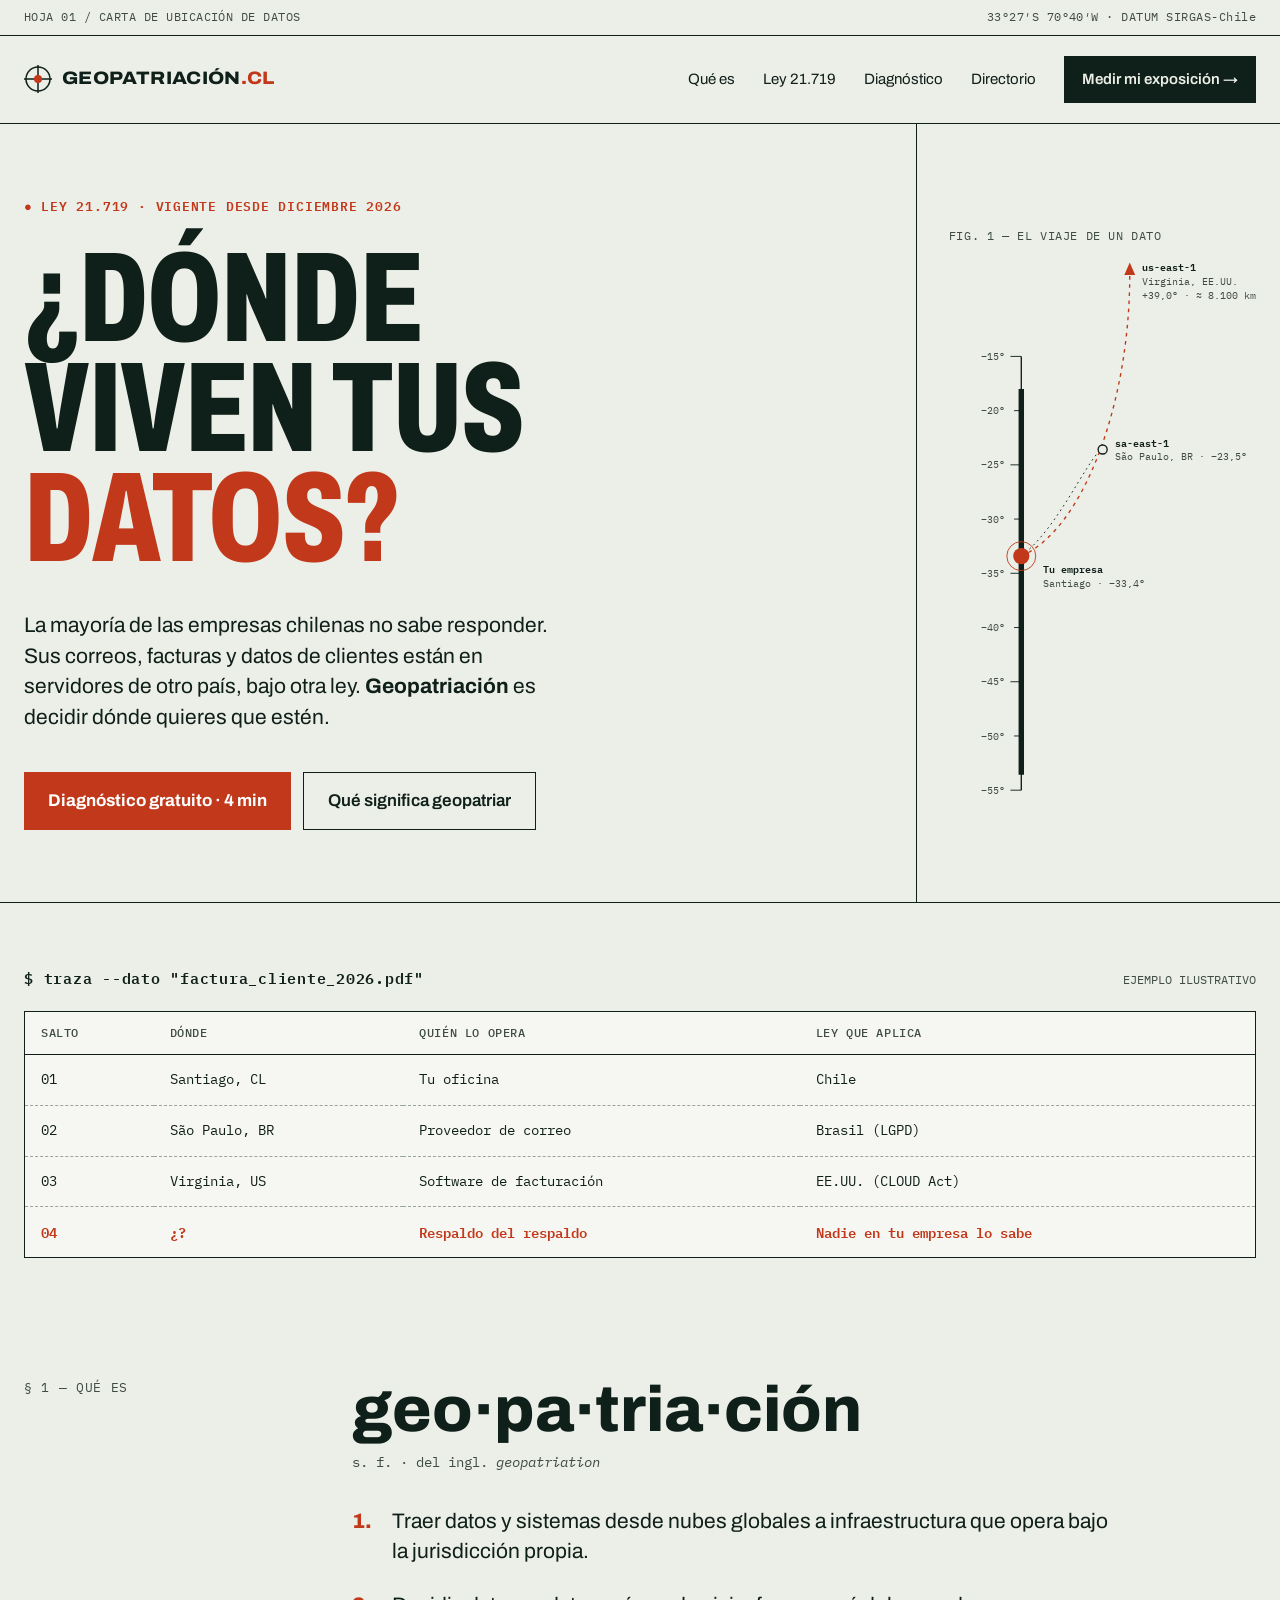
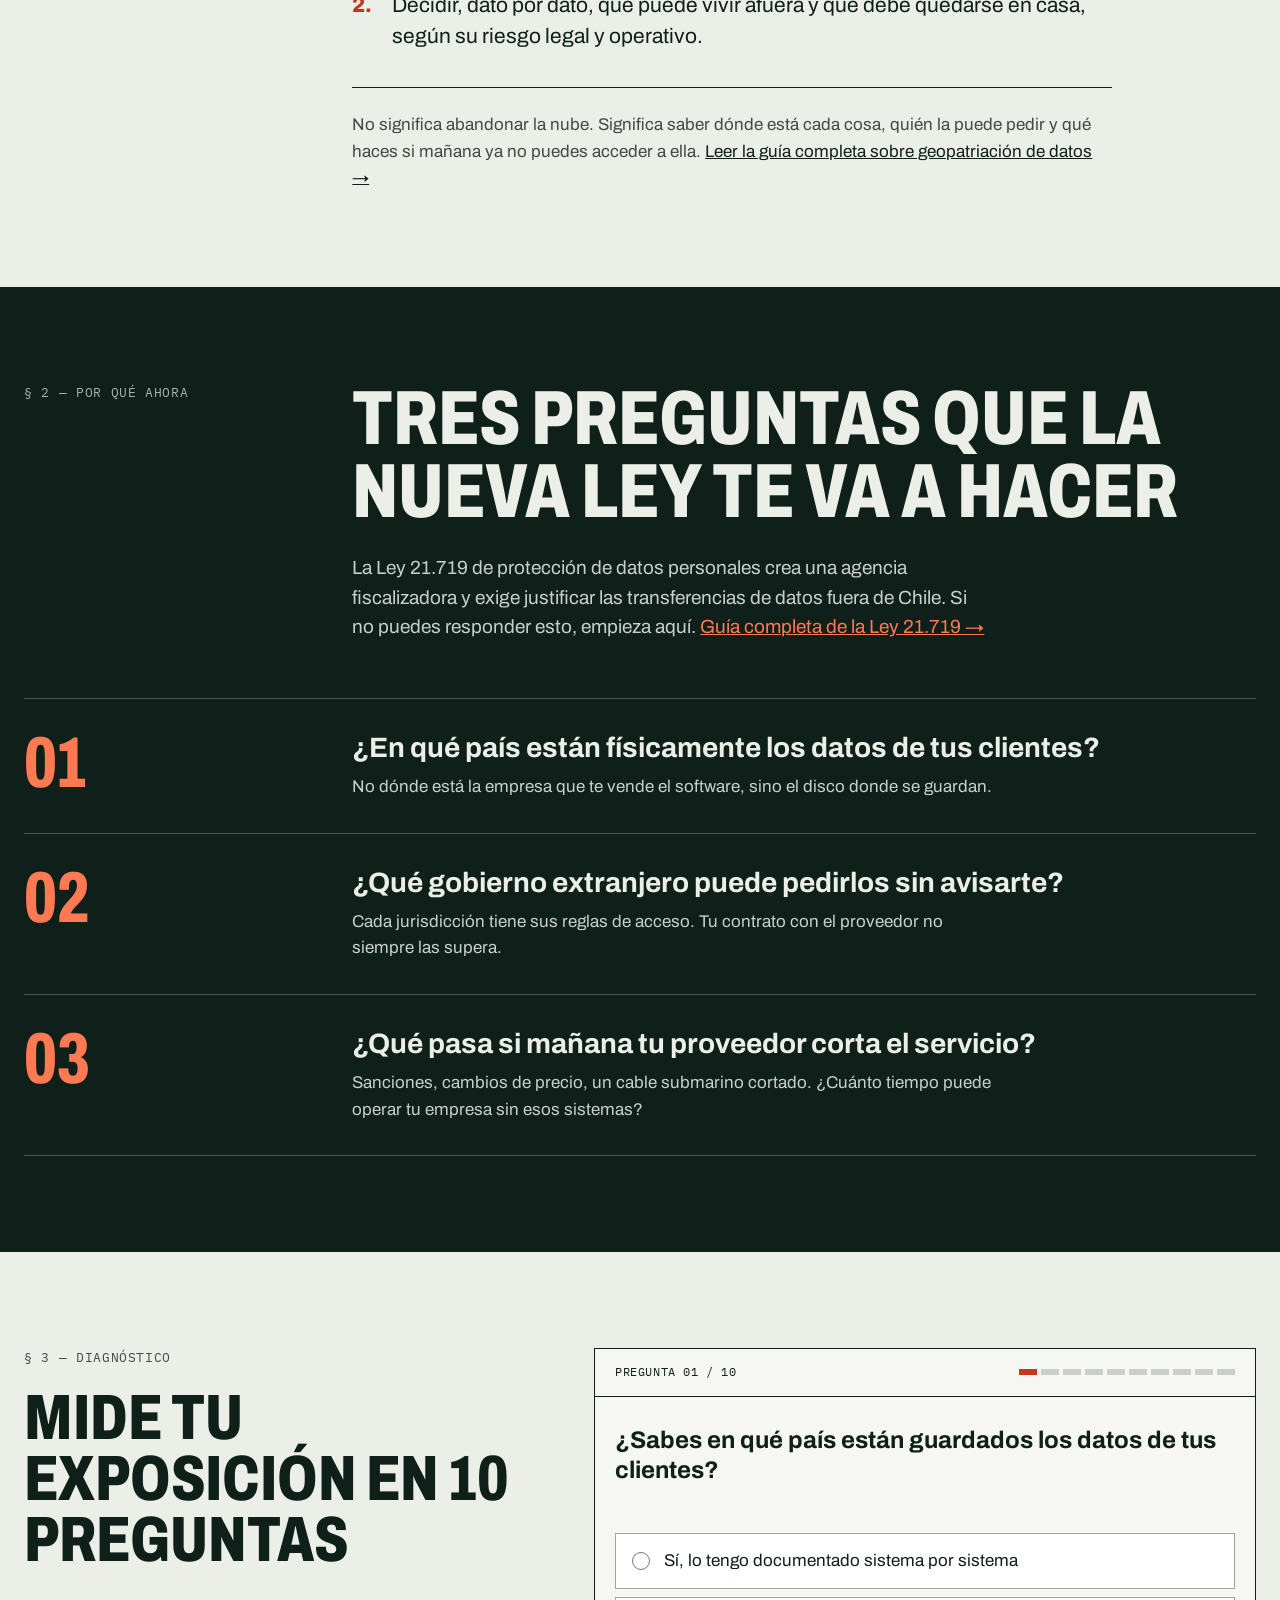
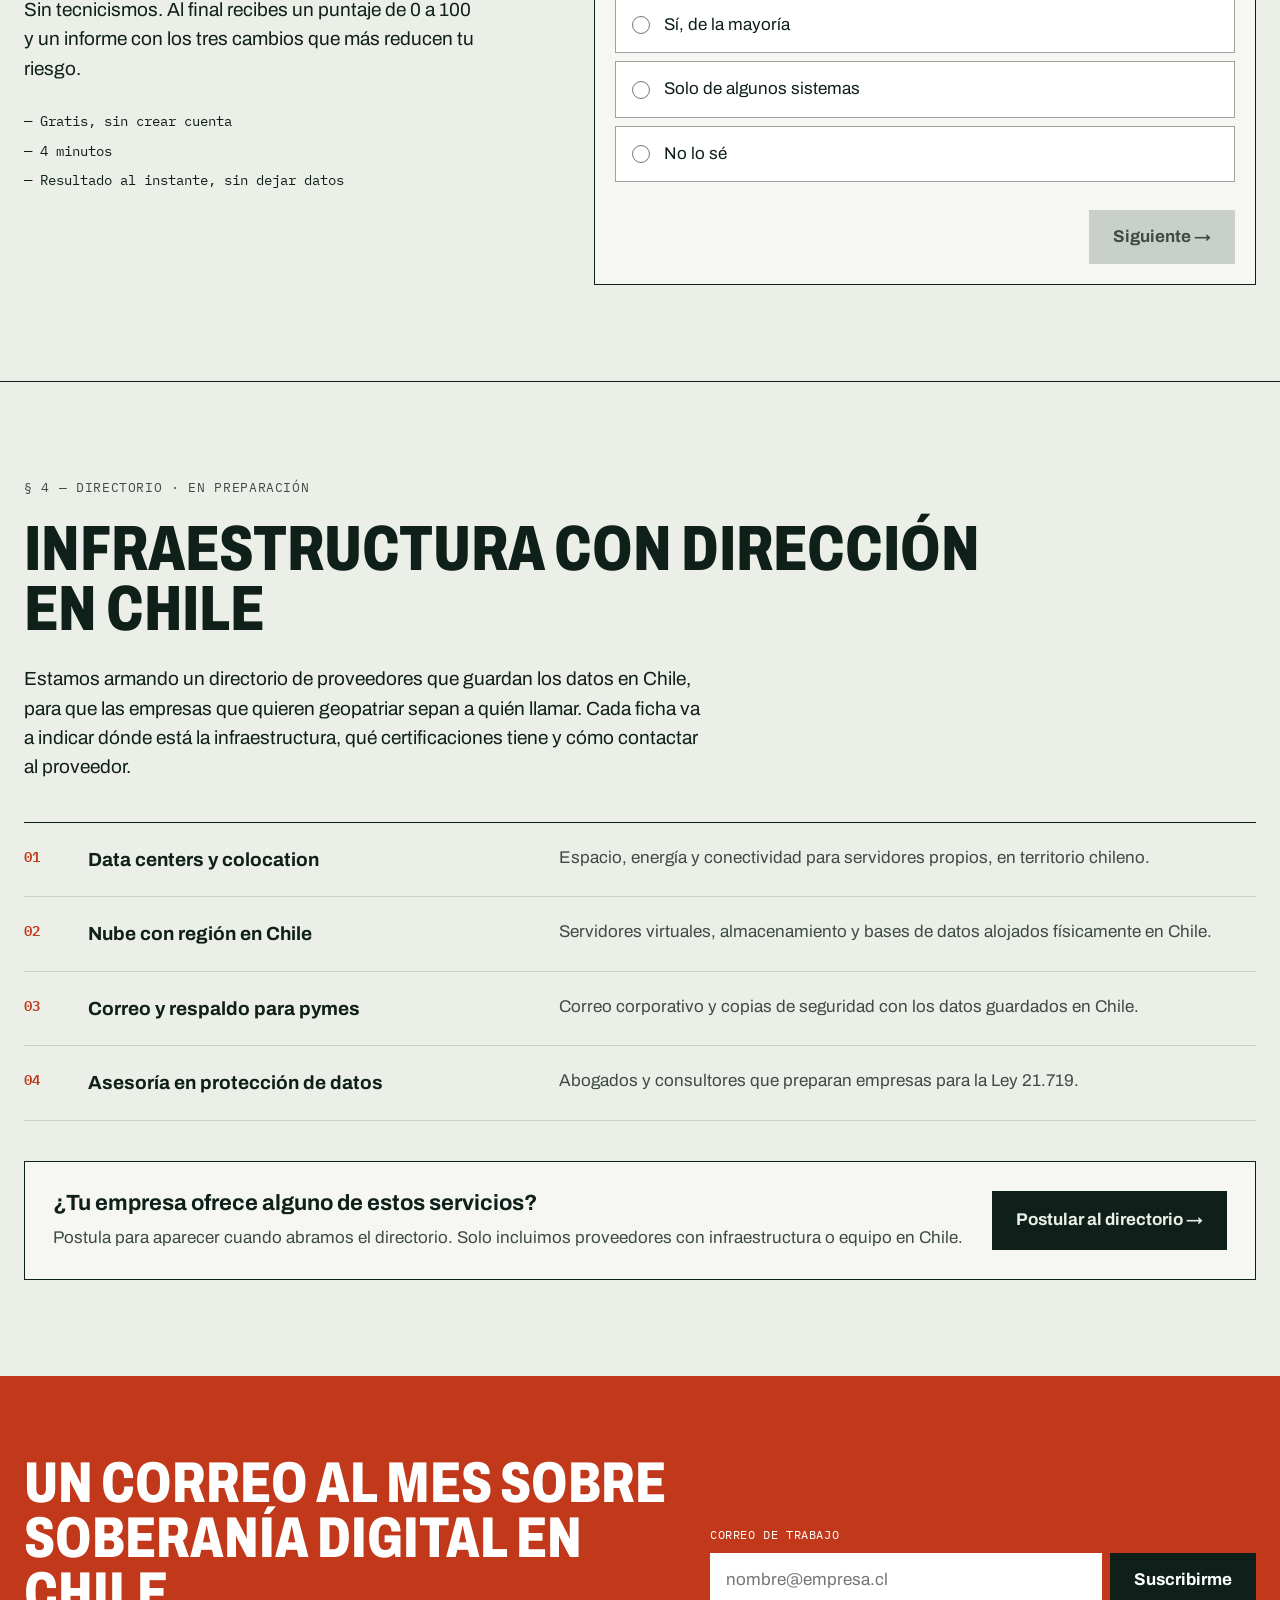
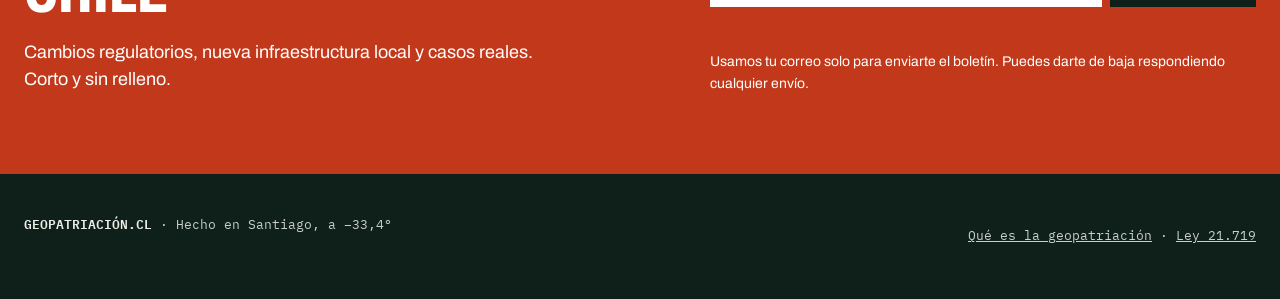
==== commit db0d5502: "Móvil: traza apilada, figura más compacta, tablas sin scroll lateral y áreas táctiles mayores Co-Aut" ====
--- a/index.html
+++ b/index.html
@@ -29,6 +29,19 @@
 *{box-sizing:border-box}
 html{scroll-behavior:smooth}
 .diag{flex:1 1 520px;min-width:0;border:1.5px solid #0F1F19;background:#F6F7F3}
+.diag-top span:first-child{white-space:nowrap}
+.diag-barra{min-width:0}.diag-barra span{flex:0 1 18px}
+footer a{display:inline-block;padding:12px 0}
+@media (max-width:640px){
+  .hero-fig{border-left:0 !important;border-top:1px solid #0F1F19;padding:32px 0 !important}
+  .fig-lat{max-height:560px;width:auto !important;display:block;margin:0 auto}
+  .traza{min-width:0 !important}
+  .traza thead{display:none}
+  .traza tr{display:block;padding:12px 16px;border-bottom:1px dashed #9AA49E}
+  .traza tr:last-child{border-bottom:0}
+  .traza td{display:flex;gap:12px;padding:3px 0 !important;border:0 !important}
+  .traza td::before{content:attr(data-label);flex:0 0 112px;color:#3F4B45;font-size:11px;letter-spacing:.05em;text-transform:uppercase;padding-top:2px}
+}
 .diag-top{display:flex;justify-content:space-between;align-items:center;gap:12px;padding:14px 20px;border-bottom:1px solid #0F1F19;font-family:'IBM Plex Mono',monospace;font-size:12px;letter-spacing:.05em}
 .diag-barra{display:flex;gap:4px}.diag-barra span{width:18px;height:6px;background:#C9CFC9;transition:background .2s}
 .diag-barra .hecho{background:#0F1F19}.diag-barra .actual{background:#C2381A}
@@ -98,9 +111,9 @@
       </div>
 
       <!-- Escala de latitud: Chile como regla vertical -->
-      <div style="flex: 1 1 340px; min-width: 0; border-left: 1px solid #0F1F19; padding: 40px 0 40px 32px; display: flex; flex-direction: column; justify-content: center">
+      <div class="hero-fig" style="flex: 1 1 340px; min-width: 0; border-left: 1px solid #0F1F19; padding: 40px 0 40px 32px; display: flex; flex-direction: column; justify-content: center">
         <div style="font-family: 'IBM Plex Mono', monospace; font-size: 12px; color: #3F4B45; letter-spacing: 0.05em; margin-bottom: 12px">FIG. 1 — EL VIAJE DE UN DATO</div>
-        <svg viewBox="0 0 340 600" style="width: 100%; max-width: 380px; height: auto" role="img" aria-label="Escala de latitud de Chile. Un dato que sale de Santiago, a 33 grados sur, puede guardarse en São Paulo, a 23 grados sur, o en Virginia, Estados Unidos, a 39 grados norte, unos 8.100 kilómetros al norte.">
+        <svg class="fig-lat" viewBox="0 0 340 600" style="width: 100%; max-width: 380px; height: auto" role="img" aria-label="Escala de latitud de Chile. Un dato que sale de Santiago, a 33 grados sur, puede guardarse en São Paulo, a 23 grados sur, o en Virginia, Estados Unidos, a 39 grados norte, unos 8.100 kilómetros al norte.">
           <g font-family="IBM Plex Mono, monospace" font-size="11" fill="#3F4B45">
             <line x1="80" y1="110" x2="80" y2="590" stroke="#0F1F19" stroke-width="1.5"></line>
             <line x1="68" y1="110" x2="80" y2="110"  stroke="#0F1F19"></line><text x="62" y="114" text-anchor="end">−15°</text>
@@ -149,7 +162,7 @@
       <span style="font-family: 'IBM Plex Mono', monospace; font-size: 12px; color: #3F4B45">EJEMPLO ILUSTRATIVO</span>
     </div>
     <div style="overflow-x: auto; border: 1px solid #0F1F19; background: #F6F7F3">
-      <table style="width: 100%; min-width: 760px; border-collapse: collapse; font-family: 'IBM Plex Mono', monospace; font-size: 14px">
+      <table class="traza" style="width: 100%; min-width: 760px; border-collapse: collapse; font-family: 'IBM Plex Mono', monospace; font-size: 14px">
         <thead>
           <tr style="text-align: left; color: #3F4B45; font-size: 12px; letter-spacing: 0.05em">
             <th scope="col" style="padding: 12px 16px; border-bottom: 1px solid #0F1F19; font-weight: 500">SALTO</th>
@@ -160,28 +173,28 @@
         </thead>
         <tbody>
           <tr>
-            <td style="padding: 14px 16px; border-bottom: 1px dashed #9AA49E">01</td>
-            <td style="padding: 14px 16px; border-bottom: 1px dashed #9AA49E">Santiago, CL</td>
-            <td style="padding: 14px 16px; border-bottom: 1px dashed #9AA49E">Tu oficina</td>
-            <td style="padding: 14px 16px; border-bottom: 1px dashed #9AA49E">Chile</td>
+            <td data-label="Salto" style="padding: 14px 16px; border-bottom: 1px dashed #9AA49E">01</td>
+            <td data-label="Dónde" style="padding: 14px 16px; border-bottom: 1px dashed #9AA49E">Santiago, CL</td>
+            <td data-label="Quién lo opera" style="padding: 14px 16px; border-bottom: 1px dashed #9AA49E">Tu oficina</td>
+            <td data-label="Ley que aplica" style="padding: 14px 16px; border-bottom: 1px dashed #9AA49E">Chile</td>
           </tr>
           <tr>
-            <td style="padding: 14px 16px; border-bottom: 1px dashed #9AA49E">02</td>
-            <td style="padding: 14px 16px; border-bottom: 1px dashed #9AA49E">São Paulo, BR</td>
-            <td style="padding: 14px 16px; border-bottom: 1px dashed #9AA49E">Proveedor de correo</td>
-            <td style="padding: 14px 16px; border-bottom: 1px dashed #9AA49E">Brasil (LGPD)</td>
+            <td data-label="Salto" style="padding: 14px 16px; border-bottom: 1px dashed #9AA49E">02</td>
+            <td data-label="Dónde" style="padding: 14px 16px; border-bottom: 1px dashed #9AA49E">São Paulo, BR</td>
+            <td data-label="Quién lo opera" style="padding: 14px 16px; border-bottom: 1px dashed #9AA49E">Proveedor de correo</td>
+            <td data-label="Ley que aplica" style="padding: 14px 16px; border-bottom: 1px dashed #9AA49E">Brasil (LGPD)</td>
           </tr>
           <tr>
-            <td style="padding: 14px 16px; border-bottom: 1px dashed #9AA49E">03</td>
-            <td style="padding: 14px 16px; border-bottom: 1px dashed #9AA49E">Virginia, US</td>
-            <td style="padding: 14px 16px; border-bottom: 1px dashed #9AA49E">Software de facturación</td>
-            <td style="padding: 14px 16px; border-bottom: 1px dashed #9AA49E">EE.UU. (CLOUD Act)</td>
+            <td data-label="Salto" style="padding: 14px 16px; border-bottom: 1px dashed #9AA49E">03</td>
+            <td data-label="Dónde" style="padding: 14px 16px; border-bottom: 1px dashed #9AA49E">Virginia, US</td>
+            <td data-label="Quién lo opera" style="padding: 14px 16px; border-bottom: 1px dashed #9AA49E">Software de facturación</td>
+            <td data-label="Ley que aplica" style="padding: 14px 16px; border-bottom: 1px dashed #9AA49E">EE.UU. (CLOUD Act)</td>
           </tr>
           <tr style="color: #C2381A; font-weight: 600">
-            <td style="padding: 14px 16px">04</td>
-            <td style="padding: 14px 16px">¿?</td>
-            <td style="padding: 14px 16px">Respaldo del respaldo</td>
-            <td style="padding: 14px 16px">Nadie en tu empresa lo sabe</td>
+            <td data-label="Salto" style="padding: 14px 16px">04</td>
+            <td data-label="Dónde" style="padding: 14px 16px">¿?</td>
+            <td data-label="Quién lo opera" style="padding: 14px 16px">Respaldo del respaldo</td>
+            <td data-label="Ley que aplica" style="padding: 14px 16px">Nadie en tu empresa lo sabe</td>
           </tr>
         </tbody>
       </table>
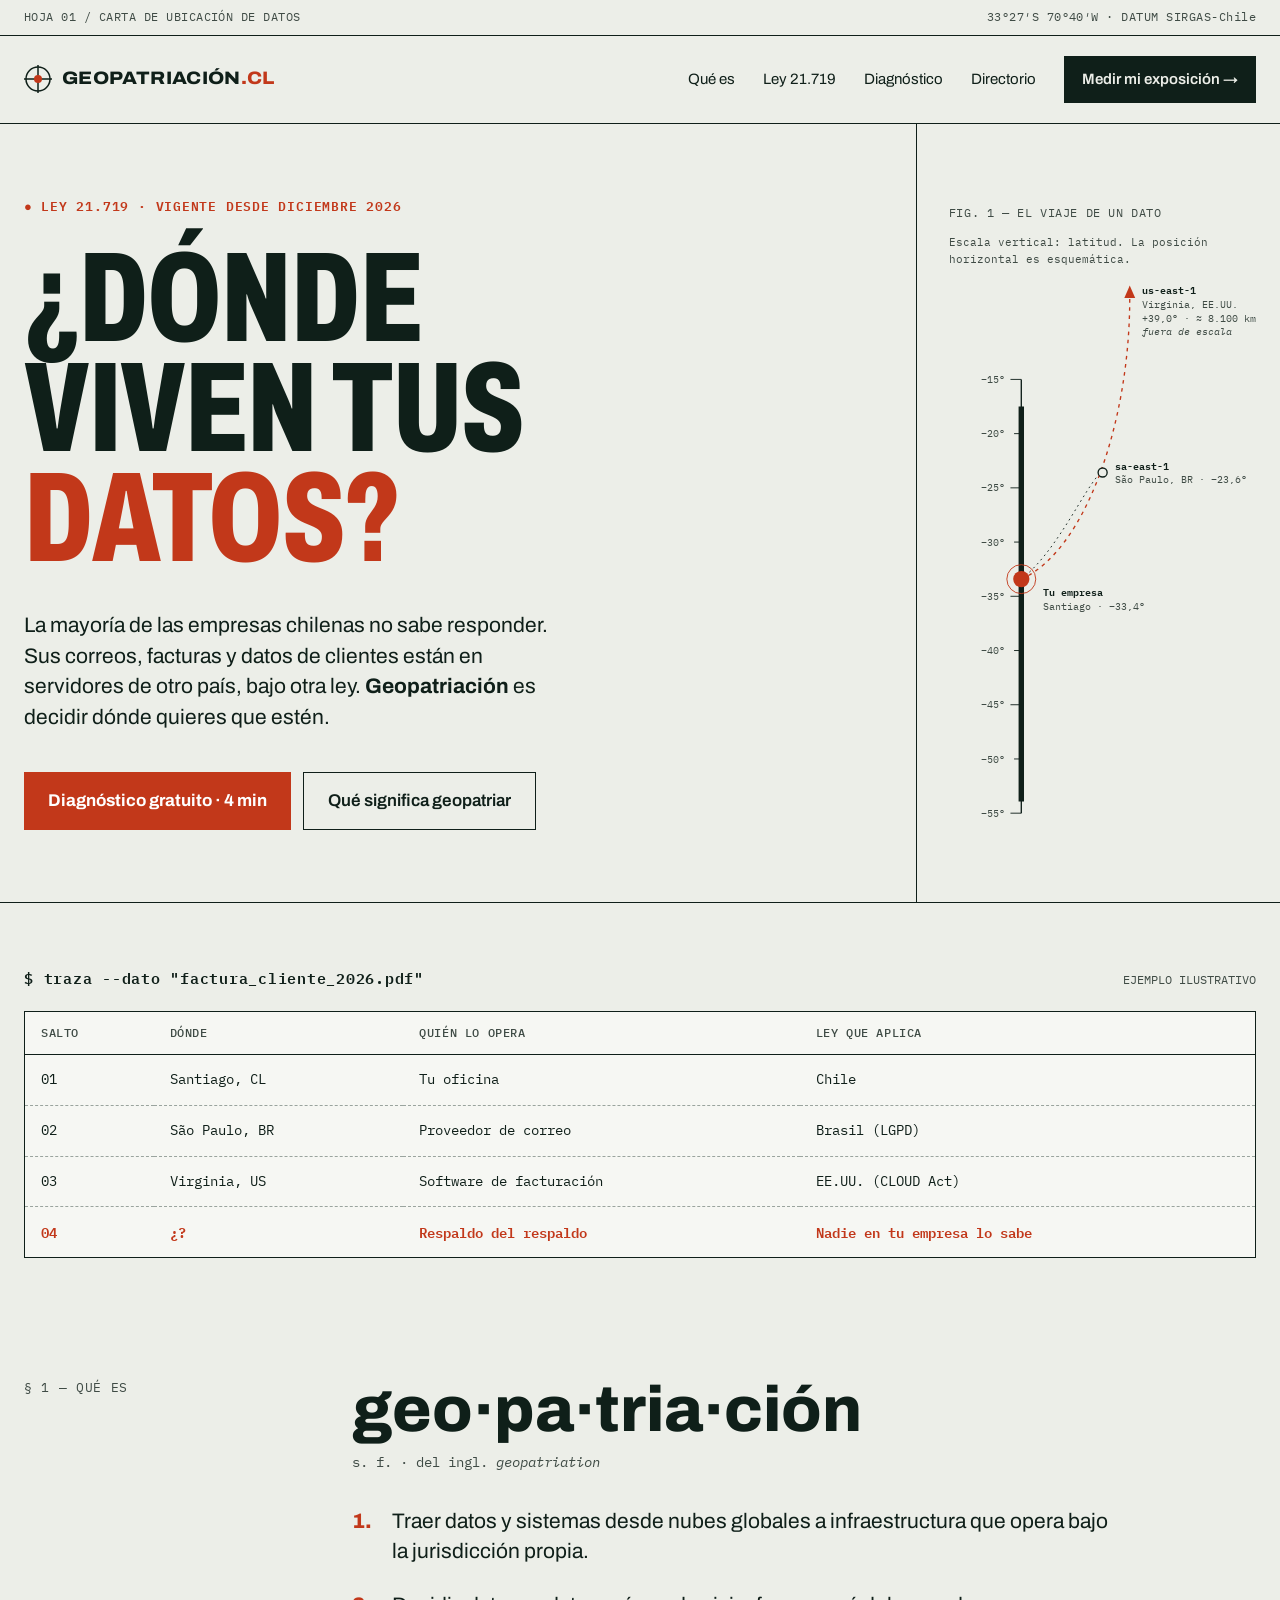
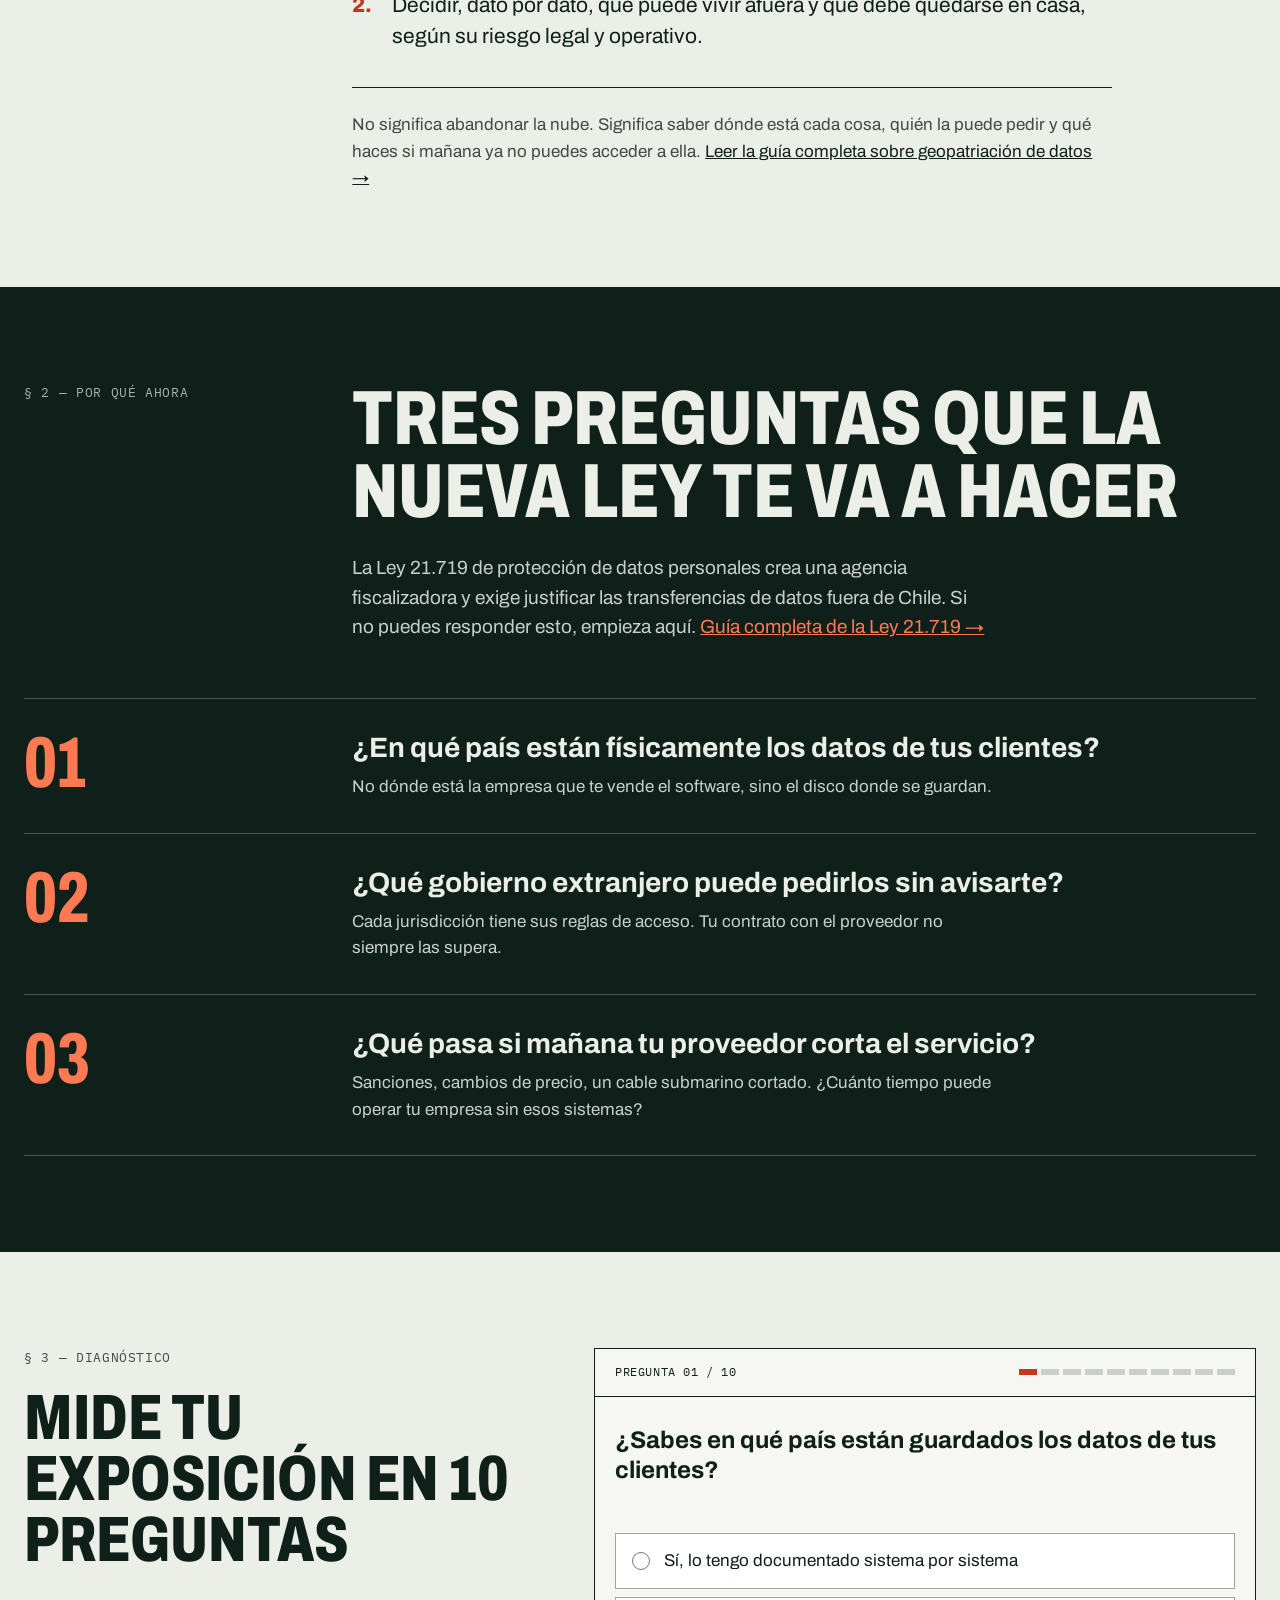
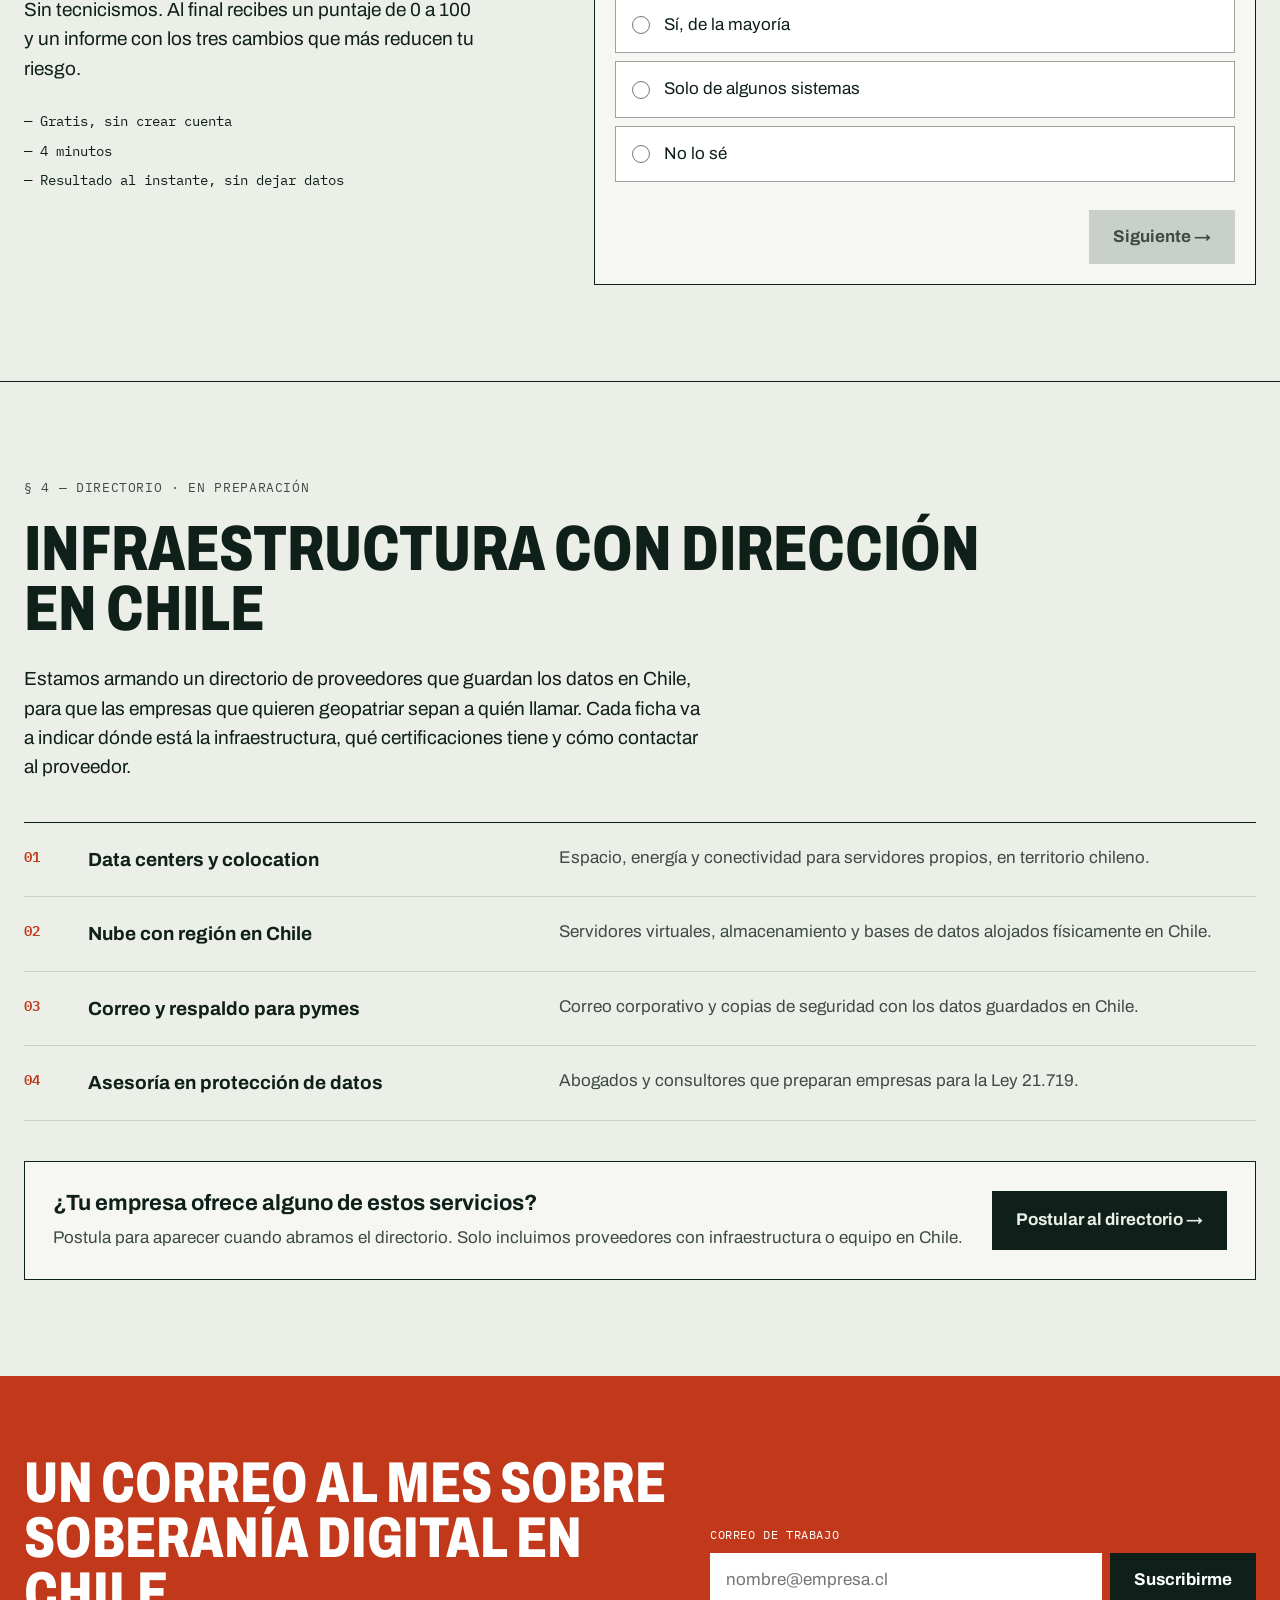
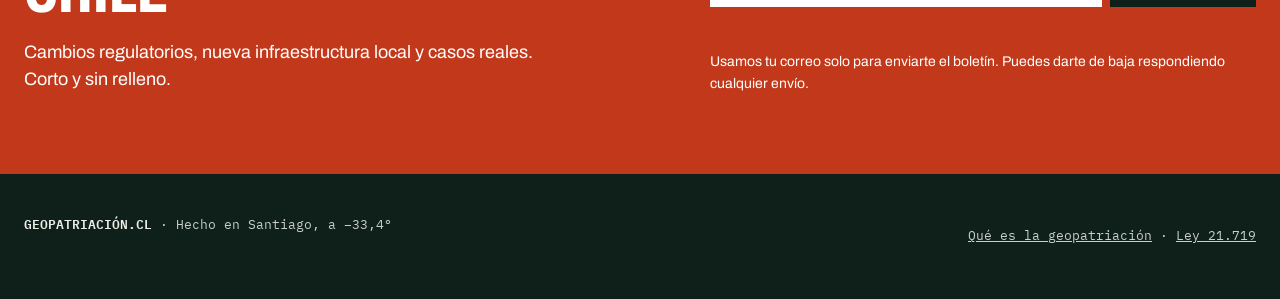
==== commit 8b8564b2: "Fig. 1: São Paulo a −23,6°, extensión continental de Chile corregida y notas de escala Co-Authored-B" ====
--- a/index.html
+++ b/index.html
@@ -113,7 +113,8 @@
       <!-- Escala de latitud: Chile como regla vertical -->
       <div class="hero-fig" style="flex: 1 1 340px; min-width: 0; border-left: 1px solid #0F1F19; padding: 40px 0 40px 32px; display: flex; flex-direction: column; justify-content: center">
         <div style="font-family: 'IBM Plex Mono', monospace; font-size: 12px; color: #3F4B45; letter-spacing: 0.05em; margin-bottom: 12px">FIG. 1 — EL VIAJE DE UN DATO</div>
-        <svg class="fig-lat" viewBox="0 0 340 600" style="width: 100%; max-width: 380px; height: auto" role="img" aria-label="Escala de latitud de Chile. Un dato que sale de Santiago, a 33 grados sur, puede guardarse en São Paulo, a 23 grados sur, o en Virginia, Estados Unidos, a 39 grados norte, unos 8.100 kilómetros al norte.">
+        <div style="font-family: 'IBM Plex Mono', monospace; font-size: 11px; color: #3F4B45; margin-bottom: 12px">Escala vertical: latitud. La posición horizontal es esquemática.</div>
+        <svg class="fig-lat" viewBox="0 0 340 600" style="width: 100%; max-width: 380px; height: auto" role="img" aria-label="Escala de latitud de Chile. Un dato que sale de Santiago, a 33 grados sur, puede guardarse en São Paulo, a 23,6 grados sur, o en Virginia, Estados Unidos, a 39 grados norte, unos 8.100 kilómetros al norte.">
           <g font-family="IBM Plex Mono, monospace" font-size="11" fill="#3F4B45">
             <line x1="80" y1="110" x2="80" y2="590" stroke="#0F1F19" stroke-width="1.5"></line>
             <line x1="68" y1="110" x2="80" y2="110"  stroke="#0F1F19"></line><text x="62" y="114" text-anchor="end">−15°</text>
@@ -127,7 +128,7 @@
             <line x1="68" y1="590" x2="80" y2="590"  stroke="#0F1F19"></line><text x="62" y="594" text-anchor="end">−55°</text>
           </g>
           <!-- tramo continental de Chile -->
-          <line x1="80" y1="146" x2="80" y2="573" stroke="#0F1F19" stroke-width="6"></line>
+          <line x1="80" y1="140" x2="80" y2="577" stroke="#0F1F19" stroke-width="6"></line>
           <!-- Virginia, fuera de escala -->
           <path d="M80 331 C 150 300, 200 160, 200 20" fill="none" stroke="#C2381A" stroke-width="1.5" stroke-dasharray="4 5"></path>
           <polygon points="200,6 194,20 206,20" fill="#C2381A"></polygon>
@@ -135,13 +136,14 @@
             <text x="214" y="16" fill="#0F1F19" font-weight="600">us-east-1</text>
             <text x="214" y="31" fill="#3F4B45">Virginia, EE.UU.</text>
             <text x="214" y="46" fill="#3F4B45">+39,0° · ≈ 8.100 km</text>
+            <text x="214" y="61" fill="#3F4B45" font-style="italic">fuera de escala</text>
           </g>
           <!-- São Paulo -->
           <path d="M80 331 C 120 300, 150 230, 168 213" fill="none" stroke="#0F1F19" stroke-width="1" stroke-dasharray="2 4"></path>
           <circle cx="170" cy="213" r="5" fill="#ECEEE8" stroke="#0F1F19" stroke-width="1.5"></circle>
           <g font-family="IBM Plex Mono, monospace" font-size="11">
             <text x="184" y="210" fill="#0F1F19" font-weight="600">sa-east-1</text>
-            <text x="184" y="225" fill="#3F4B45">São Paulo, BR · −23,5°</text>
+            <text x="184" y="225" fill="#3F4B45">São Paulo, BR · −23,6°</text>
           </g>
           <!-- Santiago -->
           <circle cx="80" cy="331" r="9" fill="#C2381A"></circle>
